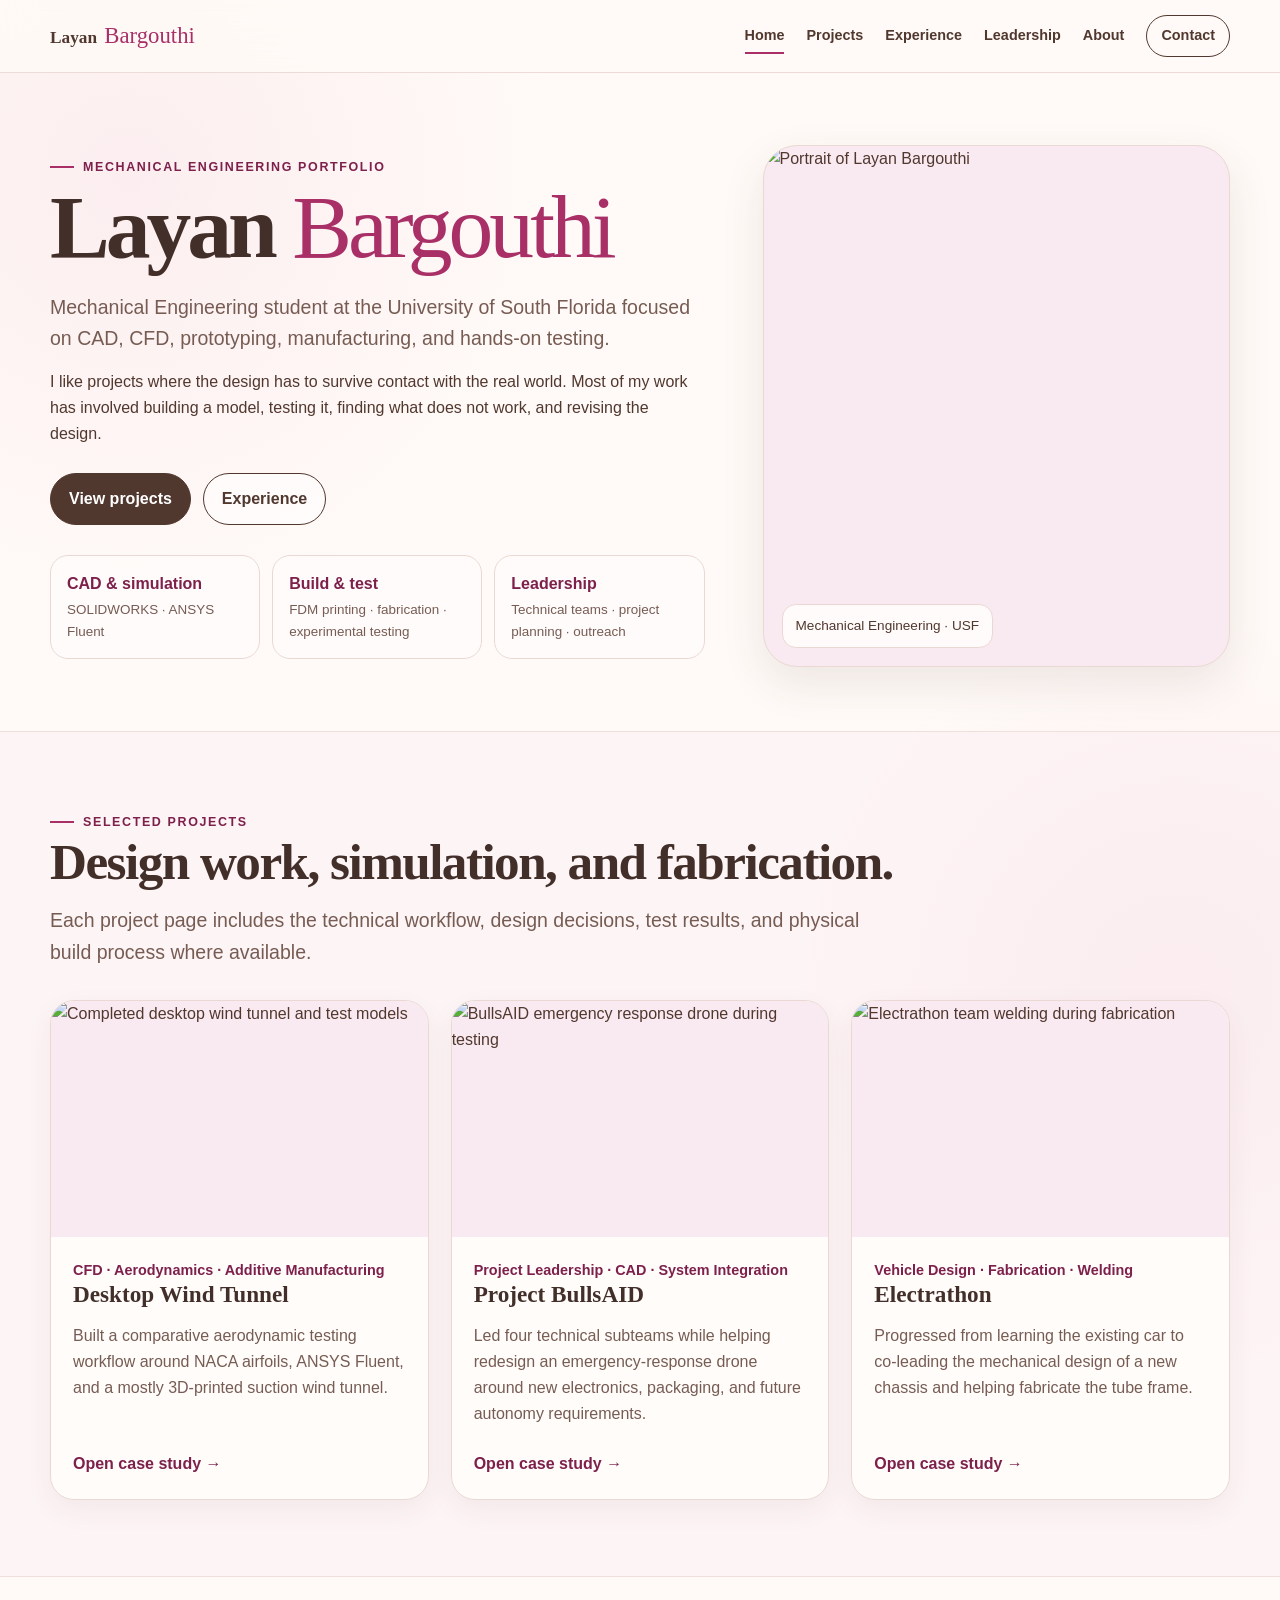
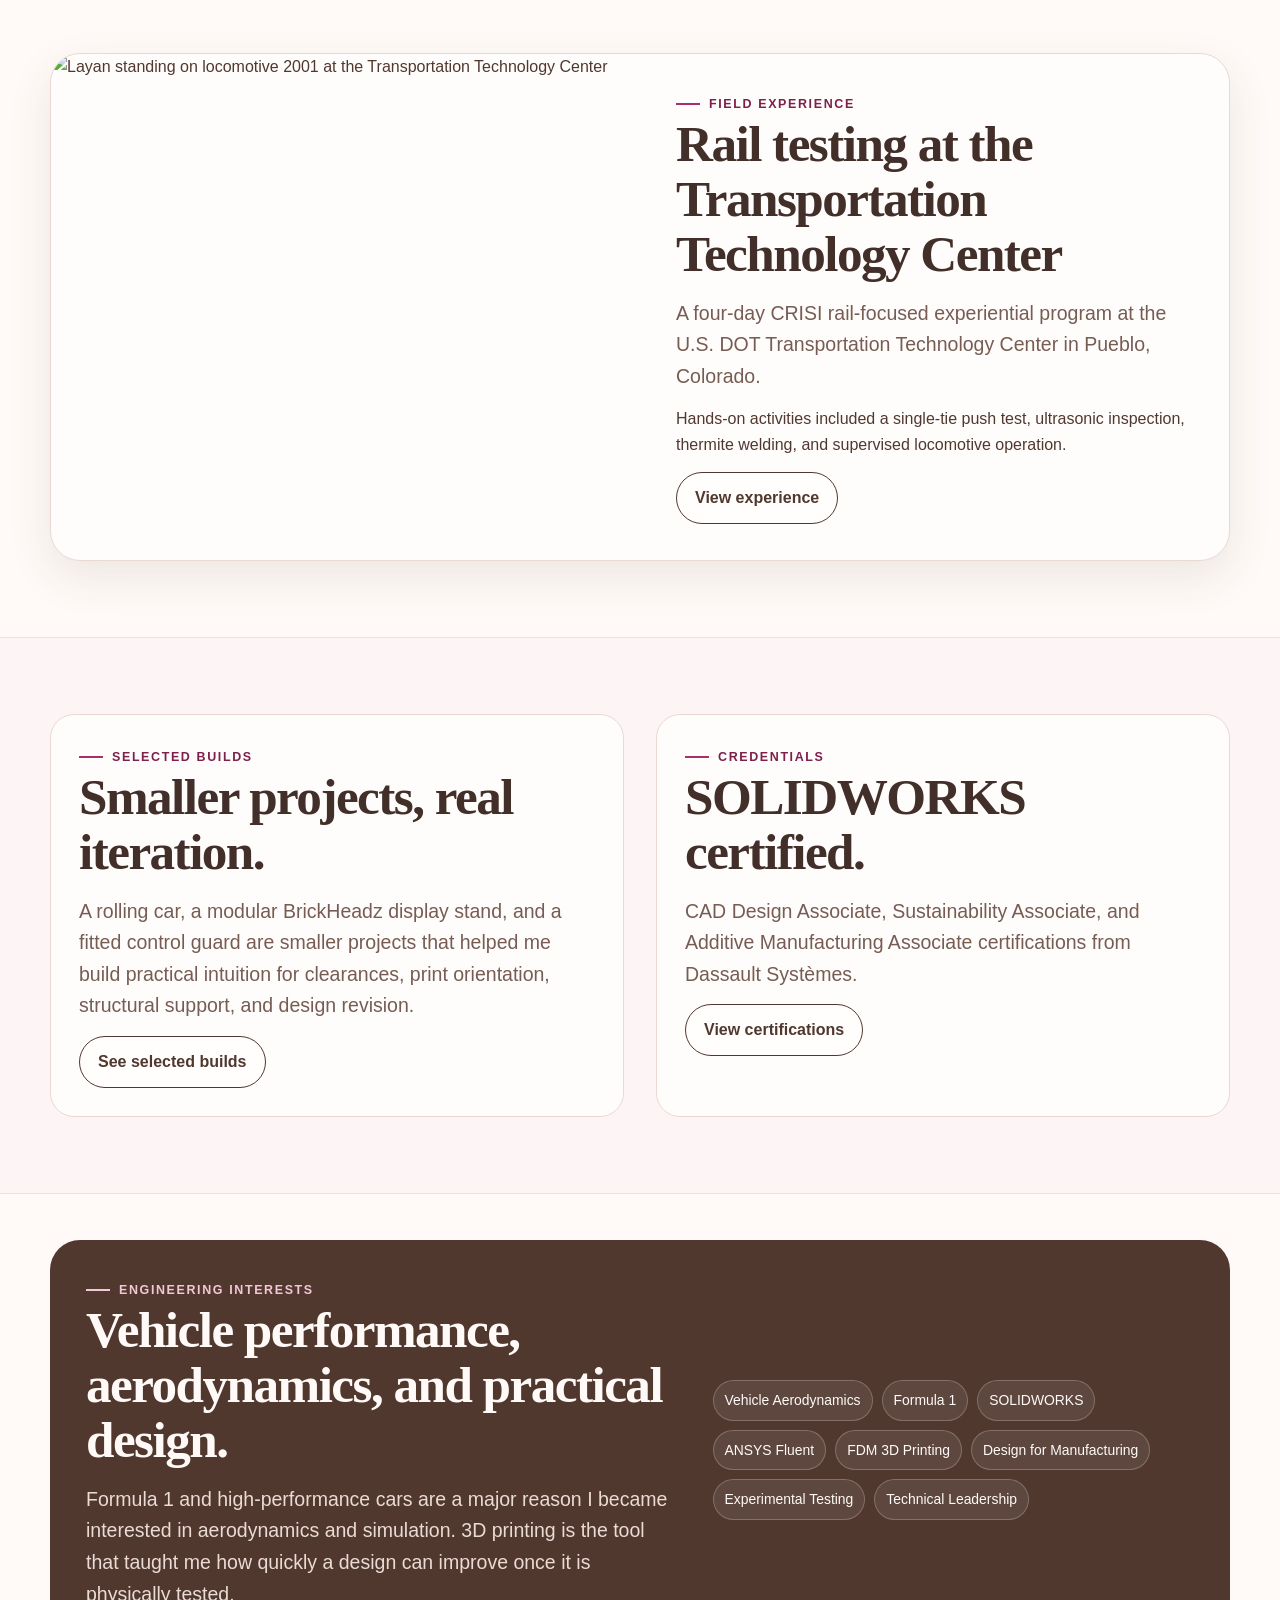
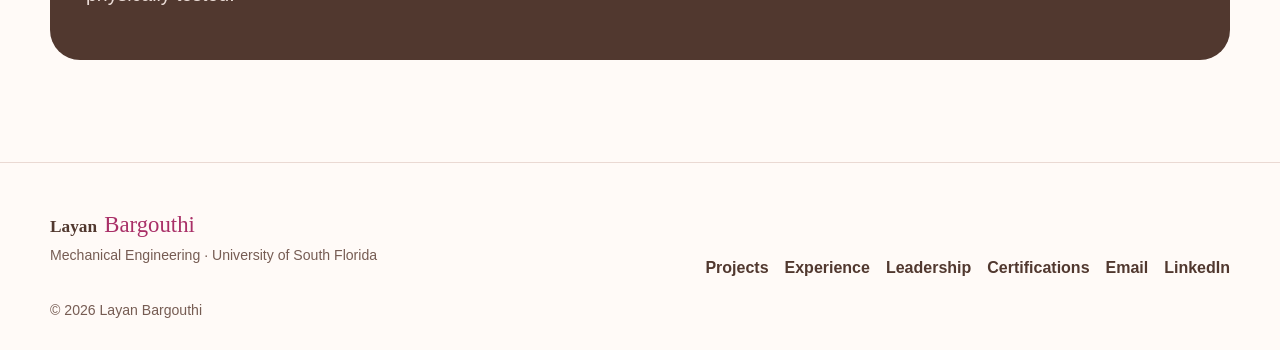
==== index.html @ 8f2fee23 "Add files via upload" ====
<!doctype html><html lang="en"><head><meta charset="utf-8"><meta name="viewport" content="width=device-width,initial-scale=1">
<meta name="description" content="Layan Bargouthi mechanical engineering portfolio">
<title>Home | Layan Bargouthi</title><link rel="stylesheet" href="styles.css"></head><body><header class="site-header"><div class="container nav">
<a class="brand" href="index.html">Layan <span class="signature">Bargouthi</span></a>
<button class="menu-btn" aria-label="Open navigation">☰</button>
<nav class="nav-links"><a href="index.html" class="active">Home</a><a href="projects.html" class="">Projects</a><a href="experience.html" class="">Experience</a><a href="leadership.html" class="">Leadership</a><a href="about.html" class="">About</a><a class="nav-cta" href="about.html#contact">Contact</a></nav>
</div></header><main>
<section class="hero"><div class="container hero-grid">
<div class="hero-copy">
<span class="eyebrow">Mechanical Engineering Portfolio</span>
<h1>Layan <span class="signature">Bargouthi</span></h1>
<p class="lead">Mechanical Engineering student at the University of South Florida focused on CAD, CFD, prototyping, manufacturing, and hands-on testing.</p>
<p>I like projects where the design has to survive contact with the real world. Most of my work has involved building a model, testing it, finding what does not work, and revising the design.</p>
<div class="hero-actions"><a class="btn primary" href="projects.html">View projects</a><a class="btn secondary" href="experience.html">Experience</a></div>
<div class="quick-grid">
<div class="quick"><strong>CAD & simulation</strong><span>SOLIDWORKS · ANSYS Fluent</span></div>
<div class="quick"><strong>Build & test</strong><span>FDM printing · fabrication · experimental testing</span></div>
<div class="quick"><strong>Leadership</strong><span>Technical teams · project planning · outreach</span></div>
</div></div>
<div class="hero-photo"><img src="assets/headshot.jpg" alt="Portrait of Layan Bargouthi"><div class="photo-label">Mechanical Engineering · USF</div></div>
</div></section>

<section class="section soft"><div class="container">
<span class="eyebrow">Selected projects</span><h2>Design work, simulation, and fabrication.</h2>
<p class="lead">Each project page includes the technical workflow, design decisions, test results, and physical build process where available.</p>
<div class="card-grid">
<article class="card"><div class="card-media"><img src="assets/wind-hero.jpg" alt="Completed desktop wind tunnel and test models"></div><div class="card-body"><span class="kicker">CFD · Aerodynamics · Additive Manufacturing</span><h3>Desktop Wind Tunnel</h3><p>Built a comparative aerodynamic testing workflow around NACA airfoils, ANSYS Fluent, and a mostly 3D-printed suction wind tunnel.</p><a class="card-link" href="project-wind-tunnel.html">Open case study →</a></div></article>
<article class="card"><div class="card-media"><img src="assets/bulls-hero.jpg" alt="BullsAID emergency response drone during testing"></div><div class="card-body"><span class="kicker">Project Leadership · CAD · System Integration</span><h3>Project BullsAID</h3><p>Led four technical subteams while helping redesign an emergency-response drone around new electronics, packaging, and future autonomy requirements.</p><a class="card-link" href="project-bullsaid.html">Open case study →</a></div></article>
<article class="card"><div class="card-media"><img src="assets/electrathon-hero.jpg" alt="Electrathon team welding during fabrication"></div><div class="card-body"><span class="kicker">Vehicle Design · Fabrication · Welding</span><h3>Electrathon</h3><p>Progressed from learning the existing car to co-leading the mechanical design of a new chassis and helping fabricate the tube frame.</p><a class="card-link" href="project-electrathon.html">Open case study →</a></div></article>
</div>
</div></section>

<section class="section"><div class="container wide-card">
<div class="media"><img src="assets/crisi-hero.jpg" alt="Layan standing on locomotive 2001 at the Transportation Technology Center"></div>
<div class="copy"><span class="eyebrow">Field experience</span><h2>Rail testing at the Transportation Technology Center</h2>
<p class="lead">A four-day CRISI rail-focused experiential program at the U.S. DOT Transportation Technology Center in Pueblo, Colorado.</p>
<p>Hands-on activities included a single-tie push test, ultrasonic inspection, thermite welding, and supervised locomotive operation.</p>
<a class="btn secondary" href="experience.html#crisi">View experience</a></div>
</div></section>


<section class="section soft"><div class="container split homepage-secondary">
<div><span class="eyebrow">Selected builds</span><h2>Smaller projects, real iteration.</h2><p class="lead">A rolling car, a modular BrickHeadz display stand, and a fitted control guard are smaller projects that helped me build practical intuition for clearances, print orientation, structural support, and design revision.</p><a class="btn secondary" href="projects.html#selected-builds">See selected builds</a></div>
<div><span class="eyebrow">Credentials</span><h2>SOLIDWORKS certified.</h2><p class="lead">CAD Design Associate, Sustainability Associate, and Additive Manufacturing Associate certifications from Dassault Systèmes.</p><a class="btn secondary" href="about.html#certifications">View certifications</a></div>
</div></section>

<section class="section tight"><div class="container feature-band">
<div><span class="eyebrow">Engineering interests</span><h2>Vehicle performance, aerodynamics, and practical design.</h2><p class="lead">Formula 1 and high-performance cars are a major reason I became interested in aerodynamics and simulation. 3D printing is the tool that taught me how quickly a design can improve once it is physically tested.</p></div>
<div class="pill-list"><span>Vehicle Aerodynamics</span><span>Formula 1</span><span>SOLIDWORKS</span><span>ANSYS Fluent</span><span>FDM 3D Printing</span><span>Design for Manufacturing</span><span>Experimental Testing</span><span>Technical Leadership</span></div>
</div></section>
</main><footer class="footer"><div class="container footer-grid">
<div><div class="brand">Layan <span class="signature">Bargouthi</span></div><p class="small">Mechanical Engineering · University of South Florida</p></div>
<div class="footer-links"><a href="projects.html">Projects</a><a href="experience.html">Experience</a><a href="leadership.html">Leadership</a><a href="about.html#certifications">Certifications</a><a href="mailto:layanbargouthi@gmail.com">Email</a><a href="https://www.linkedin.com/in/layanbargouthi/" target="_blank" rel="noopener">LinkedIn</a></div>
</div><div class="container small" style="margin-top:18px">© <span data-year></span> Layan Bargouthi</div></footer><script src="script.js"></script></body></html>
---- styles.css ----
:root{
  --bg:#fffaf7;
  --paper:#fffdfb;
  --paper-2:#fbf0f4;
  --pink:#f2c7d8;
  --pink-soft:#f9e9f0;
  --magenta:#a92f67;
  --magenta-dark:#7d204b;
  --brown:#51382f;
  --brown-2:#765c53;
  --line:#ead9d3;
  --sage:#dfe8de;
  --shadow:0 16px 44px rgba(81,56,47,.10);
  --radius:24px;
}
*{box-sizing:border-box}
html{scroll-behavior:smooth}
body{
  margin:0;
  color:var(--brown);
  background:
    radial-gradient(circle at 10% 5%, rgba(242,199,216,.24), transparent 27rem),
    radial-gradient(circle at 92% 28%, rgba(169,47,103,.06), transparent 24rem),
    var(--bg);
  font-family:"Segoe UI",Arial,sans-serif;
  line-height:1.62;
}
img{max-width:100%;display:block}
a{color:inherit;text-decoration:none}
button{font:inherit}
::selection{background:var(--pink);color:var(--brown)}
.container{width:min(1180px,calc(100% - 40px));margin:auto}
.section{padding:76px 0}
.section.tight{padding:46px 0}
.section.soft{background:rgba(249,233,240,.42);border-block:1px solid rgba(234,217,211,.7)}
.eyebrow{font-size:.78rem;letter-spacing:.13em;text-transform:uppercase;font-weight:800;color:var(--magenta-dark)}
.eyebrow:before{content:"";display:inline-block;width:24px;height:2px;margin:0 9px 3px 0;background:var(--magenta)}
h1,h2,h3,h4{font-family:Georgia,"Times New Roman",serif;line-height:1.08;margin:0 0 16px;color:#422f29}
h1{font-size:clamp(3rem,7vw,6.5rem);letter-spacing:-.045em}
h2{font-size:clamp(2rem,4vw,3.8rem);letter-spacing:-.03em}
h3{font-size:1.45rem}
h4{font-size:1.08rem}
p{margin:0 0 14px}
.lead{font-size:clamp(1.05rem,1.8vw,1.22rem);color:var(--brown-2);max-width:820px}
.signature{font-family:"Segoe Script","Brush Script MT",cursive;color:var(--magenta);font-weight:400}
.muted{color:var(--brown-2)}
.kicker{font-weight:800;color:var(--magenta-dark);font-size:.9rem}
.small{font-size:.88rem;color:var(--brown-2)}
code{font-family:Consolas,monospace;background:var(--pink-soft);padding:.1em .35em;border-radius:6px}
hr{border:0;border-top:1px solid var(--line);margin:34px 0}

.site-header{position:sticky;top:0;z-index:60;background:rgba(255,250,247,.92);backdrop-filter:blur(16px);border-bottom:1px solid rgba(234,217,211,.9)}
.nav{height:72px;display:flex;align-items:center;justify-content:space-between;gap:22px}
.brand{font-family:Georgia,"Times New Roman",serif;font-weight:700;font-size:1.08rem;white-space:nowrap}
.brand .signature{font-size:1.42rem;margin-left:3px}
.nav-links{display:flex;gap:22px;align-items:center;font-weight:700;font-size:.9rem}
.nav-links a{padding:8px 0;position:relative}
.nav-links a:after{content:"";position:absolute;height:2px;left:0;right:100%;bottom:2px;background:var(--magenta);transition:.2s ease}
.nav-links a:hover:after,.nav-links a.active:after{right:0}
.nav-cta{border:1px solid var(--brown);padding:8px 14px!important;border-radius:999px}
.nav-cta:after{display:none}
.menu-btn{display:none;border:0;background:transparent;font-size:1.35rem;color:var(--brown)}

.hero{padding:72px 0 64px}
.hero-grid{display:grid;grid-template-columns:1.05fr .75fr;gap:58px;align-items:center}
.hero h1{font-size:clamp(3.5rem,7vw,6.6rem);max-width:780px}
.hero-copy .lead{max-width:720px}
.hero-actions{display:flex;gap:12px;flex-wrap:wrap;margin-top:26px}
.btn{display:inline-flex;align-items:center;justify-content:center;gap:8px;padding:12px 18px;border-radius:999px;border:1px solid var(--brown);font-weight:800;transition:.2s ease}
.btn.primary{background:var(--brown);color:#fff}
.btn.secondary{background:rgba(255,255,255,.55)}
.btn:hover{transform:translateY(-2px);box-shadow:0 8px 20px rgba(81,56,47,.12)}
.hero-photo{border-radius:34px;overflow:hidden;box-shadow:var(--shadow);border:1px solid var(--line);background:var(--pink-soft);position:relative;min-height:520px}
.hero-photo img{width:100%;height:100%;min-height:520px;object-fit:cover;object-position:center 34%}
.hero-photo .photo-label{position:absolute;left:18px;bottom:18px;background:rgba(255,253,251,.90);backdrop-filter:blur(8px);padding:10px 13px;border-radius:14px;border:1px solid var(--line);font-size:.85rem}
.quick-grid{display:grid;grid-template-columns:repeat(3,1fr);gap:12px;margin-top:30px}
.quick{background:rgba(255,253,251,.72);border:1px solid var(--line);padding:15px 16px;border-radius:18px}
.quick strong{display:block;font-size:1rem;color:var(--magenta-dark)}
.quick span{display:block;font-size:.84rem;color:var(--brown-2);margin-top:3px}

.card-grid{display:grid;grid-template-columns:repeat(3,1fr);gap:22px;margin-top:32px}
.card{background:rgba(255,253,251,.92);border:1px solid var(--line);border-radius:var(--radius);overflow:hidden;box-shadow:0 10px 28px rgba(81,56,47,.06);transition:.22s ease;display:flex;flex-direction:column}
.card:hover{transform:translateY(-4px);box-shadow:var(--shadow)}
.card-media{aspect-ratio:16/10;overflow:hidden;background:var(--pink-soft)}
.card-media img{width:100%;height:100%;object-fit:cover}
.card-body{padding:22px;display:flex;flex-direction:column;flex:1}
.card-body p{color:var(--brown-2)}
.card-link{margin-top:auto;padding-top:10px;font-weight:800;color:var(--magenta-dark)}
.tag-row,.project-meta{display:flex;gap:8px;flex-wrap:wrap}
.tag{font-size:.76rem;font-weight:800;padding:6px 10px;background:var(--pink-soft);color:var(--magenta-dark);border:1px solid #efccd9;border-radius:999px}
.project-meta{margin:18px 0 0}
.wide-card{display:grid;grid-template-columns:1fr 1fr;overflow:hidden;border:1px solid var(--line);border-radius:30px;background:var(--paper);box-shadow:var(--shadow)}
.wide-card .media{min-height:360px}
.wide-card .media img{width:100%;height:100%;object-fit:cover}
.wide-card .copy{padding:36px}

.feature-band{background:var(--brown);color:#fffaf7;border-radius:30px;padding:36px;display:grid;grid-template-columns:1.1fr .9fr;gap:38px;align-items:center}
.feature-band h2{color:#fffaf7}
.feature-band .lead{color:#eadbd5}
.feature-band .eyebrow{color:var(--pink)}
.feature-band .eyebrow:before{background:var(--pink)}
.pill-list{display:flex;gap:9px;flex-wrap:wrap}
.pill-list span{font-size:.87rem;padding:8px 11px;border-radius:999px;border:1px solid rgba(255,255,255,.22);background:rgba(255,255,255,.08)}

.project-hero{padding:62px 0 28px}
.project-hero h1{font-size:clamp(3rem,6.5vw,6rem)}
.project-layout{display:grid;grid-template-columns:minmax(0,1fr) 300px;gap:42px;align-items:start}
.project-main{min-width:0}
.project-aside{position:sticky;top:96px;background:rgba(255,253,251,.92);border:1px solid var(--line);border-radius:22px;padding:20px}
.project-aside h3{margin-bottom:10px}
.project-aside ul{list-style:none;margin:0;padding:0}
.project-aside li{padding:10px 0;border-bottom:1px solid var(--line)}
.project-aside li:last-child{border-bottom:0}
.project-aside small{display:block;font-size:.7rem;text-transform:uppercase;letter-spacing:.09em;font-weight:800;color:var(--brown-2)}
.project-aside strong{display:block;margin-top:2px}
.project-aside .mini-links{display:grid;gap:7px;margin-top:16px}
.project-aside .mini-links a{font-size:.85rem;color:var(--magenta-dark);font-weight:800}
.hero-image{border-radius:28px;overflow:hidden;margin:12px 0 42px;border:1px solid var(--line);box-shadow:var(--shadow);background:#eee}
.hero-image img{width:100%;height:auto;max-height:650px;object-fit:cover}
.hero-image.tall img{max-height:760px}
.caption{font-size:.82rem;color:var(--brown-2);margin-top:8px}
.content-block{margin:0 0 46px}
.content-block h2{font-size:clamp(1.9rem,3.5vw,3rem)}
.content-block h3{margin-top:24px}
.bullets{margin:12px 0 0;padding-left:20px}
.bullets li{margin:7px 0}
.callout{padding:22px 24px;background:var(--pink-soft);border-left:4px solid var(--magenta);border-radius:0 18px 18px 0;margin:22px 0}
.metric-grid{display:grid;grid-template-columns:repeat(3,1fr);gap:12px;margin:22px 0}
.metric{border:1px solid var(--line);background:var(--paper);border-radius:18px;padding:17px}
.metric strong{display:block;font-size:1.25rem;color:var(--magenta-dark)}
.metric span{font-size:.82rem;color:var(--brown-2)}
.gallery{display:grid;grid-template-columns:repeat(2,1fr);gap:16px;margin:24px 0}
.gallery.three{grid-template-columns:repeat(3,1fr)}
.figure{margin:0}
.figure button{all:unset;display:block;width:100%;cursor:zoom-in}
.figure img{width:100%;height:300px;object-fit:cover;border-radius:20px;border:1px solid var(--line);background:#eee}
.figure.contain img{object-fit:contain;background:#fff}
.figure.tall img{height:420px}
.figure figcaption{font-size:.82rem;color:var(--brown-2);margin-top:7px}
.results-table{width:100%;border-collapse:collapse;margin:20px 0;background:var(--paper);border:1px solid var(--line);border-radius:18px;overflow:hidden;display:table}
.results-table th,.results-table td{padding:11px 13px;border-bottom:1px solid var(--line);text-align:left}
.results-table th{background:var(--pink-soft);color:var(--magenta-dark)}
.results-table tr:last-child td{border-bottom:0}
.steps{counter-reset:step;display:grid;gap:12px;margin:18px 0}
.step{display:grid;grid-template-columns:42px 1fr;gap:12px;align-items:start;background:var(--paper);border:1px solid var(--line);padding:14px;border-radius:16px}
.step:before{counter-increment:step;content:counter(step);width:32px;height:32px;display:grid;place-items:center;border-radius:50%;background:var(--magenta);color:#fff;font-weight:800}
.note{font-size:.88rem;color:var(--brown-2);padding:14px 16px;border:1px dashed #d8babf;border-radius:14px;background:rgba(255,255,255,.45)}

.split{display:grid;grid-template-columns:1fr 1fr;gap:32px;align-items:start}
.photo-stack{display:grid;grid-template-columns:1fr 1fr;gap:12px}
.photo-stack img{width:100%;height:300px;object-fit:cover;border-radius:20px;border:1px solid var(--line)}
.photo-stack img:first-child{grid-column:1/-1;height:360px}
.timeline{display:grid;gap:16px;margin-top:22px}
.timeline-item{display:grid;grid-template-columns:140px 1fr;gap:20px}
.timeline-date{font-weight:900;color:var(--magenta-dark)}
.timeline-content{padding:0 0 18px 18px;border-left:2px solid var(--pink)}

.text-cards{display:grid;grid-template-columns:repeat(3,1fr);gap:16px;margin-top:26px}
.text-card{padding:22px;background:var(--paper);border:1px solid var(--line);border-radius:20px}
.text-card p{color:var(--brown-2)}

.newsletter-spread{display:grid;grid-template-columns:1fr 1fr;gap:16px;align-items:start}
.newsletter-spread img{width:100%;border:1px solid var(--line);border-radius:18px;box-shadow:0 10px 26px rgba(81,56,47,.08)}

.contact-box{background:var(--brown);color:#fffaf7;border-radius:30px;padding:34px}
.contact-box h2{color:#fffaf7}
.contact-box a{color:var(--pink);font-weight:800}

.footer{padding:44px 0 28px;border-top:1px solid var(--line);margin-top:56px}
.footer-grid{display:flex;justify-content:space-between;align-items:flex-end;gap:28px}
.footer-links{display:flex;gap:16px;flex-wrap:wrap;font-weight:700}

.lightbox{position:fixed;inset:0;z-index:200;background:rgba(35,24,20,.92);display:none;align-items:center;justify-content:center;padding:34px}
.lightbox.open{display:flex}
.lightbox img{max-width:min(1200px,92vw);max-height:85vh;border-radius:18px;box-shadow:0 24px 80px rgba(0,0,0,.4)}
.lightbox-close{position:absolute;right:24px;top:18px;border:0;background:rgba(255,255,255,.12);color:white;width:42px;height:42px;border-radius:50%;font-size:1.5rem;cursor:pointer}

@media(max-width:950px){
  .hero-grid,.project-layout,.split,.feature-band,.wide-card{grid-template-columns:1fr}
  .project-aside{position:static}
  .card-grid{grid-template-columns:repeat(2,1fr)}
  .gallery.three{grid-template-columns:repeat(2,1fr)}
  .hero-photo{min-height:420px}
  .hero-photo img{min-height:420px}
}
@media(max-width:700px){
  .container{width:min(100% - 26px,1180px)}
  .nav-links{display:none;position:absolute;top:72px;left:13px;right:13px;flex-direction:column;align-items:flex-start;background:var(--paper);border:1px solid var(--line);border-radius:18px;padding:16px;box-shadow:var(--shadow)}
  .nav-links.open{display:flex}
  .menu-btn{display:block}
  .hero{padding-top:48px}
  .hero-photo,.hero-photo img{min-height:360px}
  .quick-grid,.card-grid,.gallery,.gallery.three,.metric-grid,.text-cards,.newsletter-spread{grid-template-columns:1fr}
  .figure img,.figure.tall img{height:auto;max-height:520px}
  .timeline-item{grid-template-columns:1fr;gap:4px}
  .timeline-content{border-left:0;padding-left:0}
  .section{padding:56px 0}
  .footer-grid{flex-direction:column;align-items:flex-start}
}

/* Final portfolio additions */
.contain-media{background:#fff}
.contain-media img{object-fit:contain;padding:10px}
.personal-build-grid .card-media{aspect-ratio:4/3}
.personal-hero img{object-fit:contain;background:#fff;max-height:720px}
.cert-grid{display:grid;grid-template-columns:repeat(3,1fr);gap:18px;margin-top:30px}
.cert-card{background:var(--paper);border:1px solid var(--line);border-radius:22px;overflow:hidden;box-shadow:0 10px 28px rgba(81,56,47,.06)}
.cert-image-button{all:unset;display:block;width:100%;cursor:zoom-in;background:#fff}
.cert-card img{width:100%;aspect-ratio:1.42/1;object-fit:contain;background:#fff}
.cert-copy{padding:18px 20px 20px}
.cert-copy h3{margin:5px 0 9px}
.cert-copy p{margin-bottom:5px}
.credential-id{font-family:Consolas,monospace;font-size:.78rem;color:var(--brown-2);word-break:break-word}
.contact-intro{max-width:720px;color:#eadbd5}
.contact-links{display:grid;grid-template-columns:repeat(3,1fr);gap:12px;margin-top:24px}
.contact-links a{display:block;padding:16px;border-radius:16px;border:1px solid rgba(255,255,255,.18);background:rgba(255,255,255,.07);transition:.2s ease}
.contact-links a:hover{transform:translateY(-2px);background:rgba(255,255,255,.11)}
.contact-links span{display:block;font-size:.72rem;text-transform:uppercase;letter-spacing:.11em;color:#eadbd5;font-weight:800;margin-bottom:4px}
.contact-links strong{color:#fffaf7;display:block;overflow-wrap:anywhere}
.homepage-secondary{align-items:stretch}
.homepage-secondary>div{background:var(--paper);border:1px solid var(--line);border-radius:24px;padding:28px}
@media(max-width:950px){.cert-grid{grid-template-columns:1fr 1fr}.contact-links{grid-template-columns:1fr}}
@media(max-width:700px){.cert-grid{grid-template-columns:1fr}}
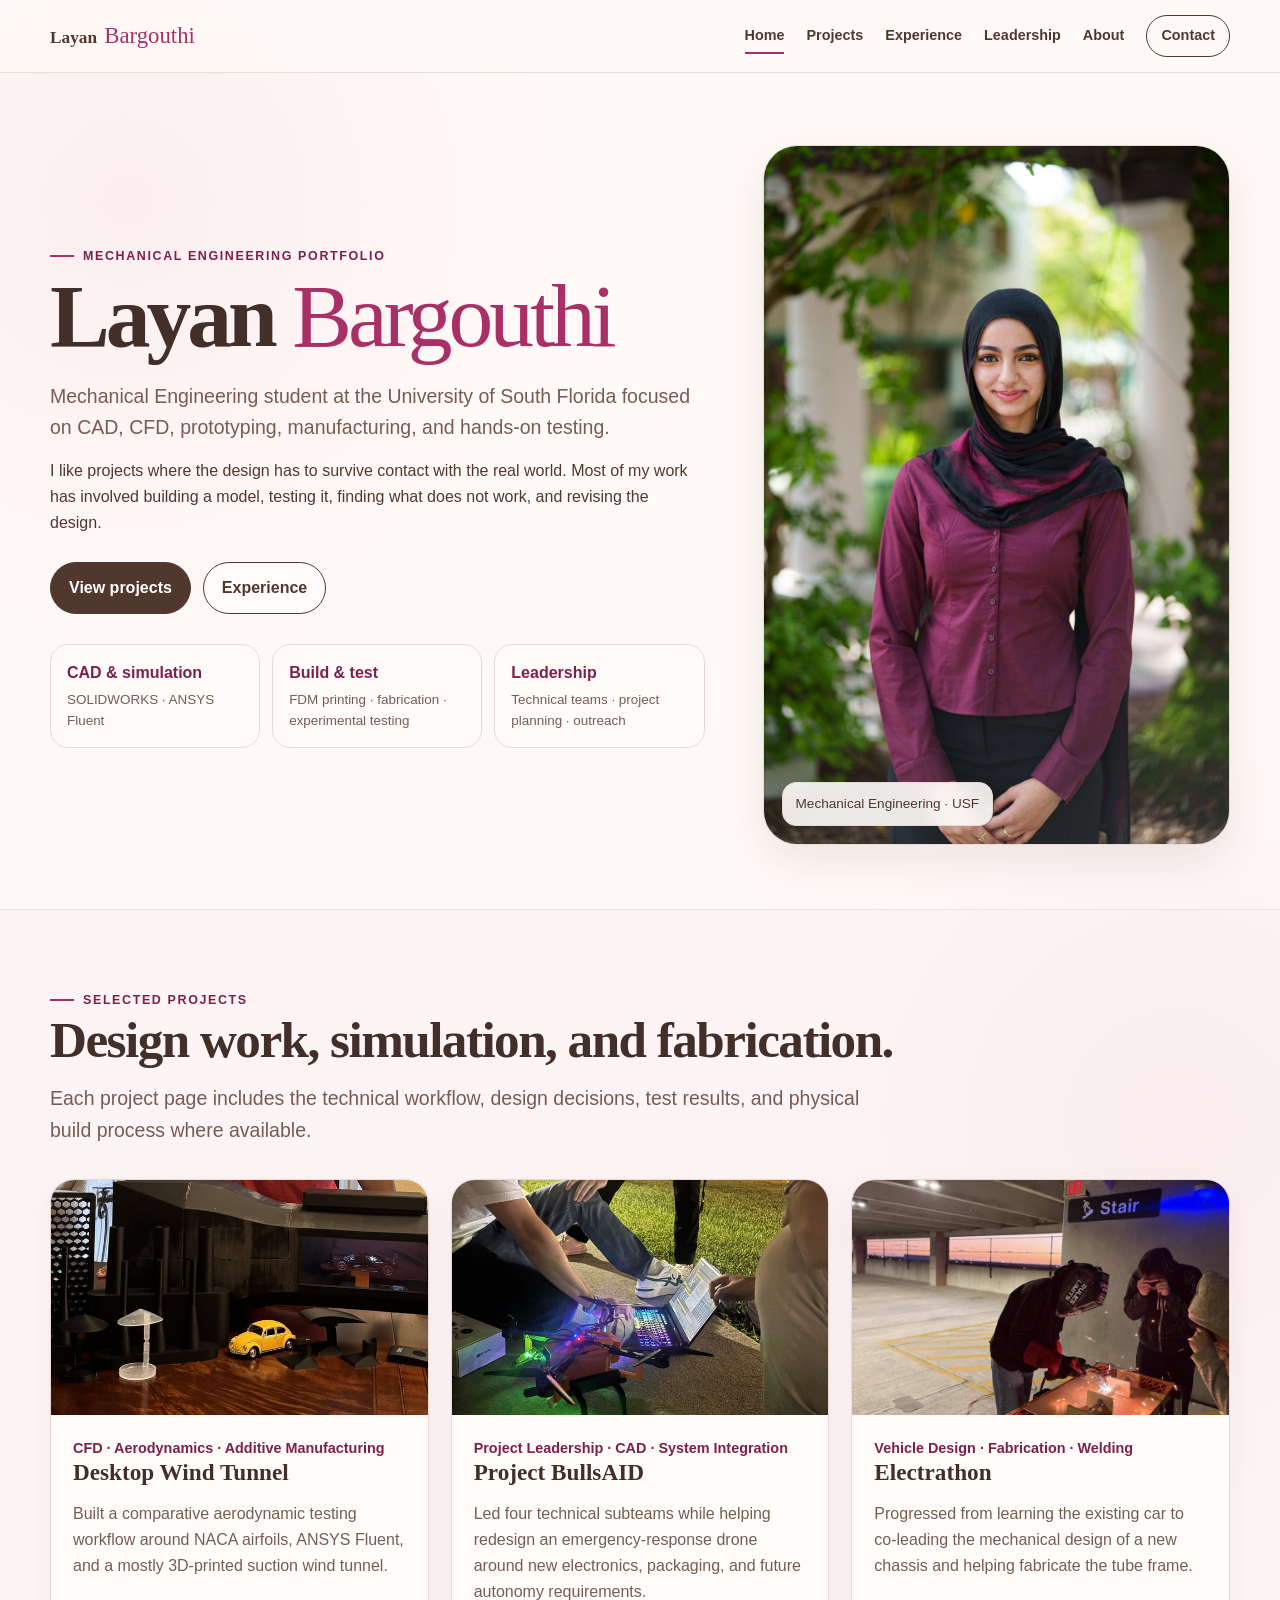
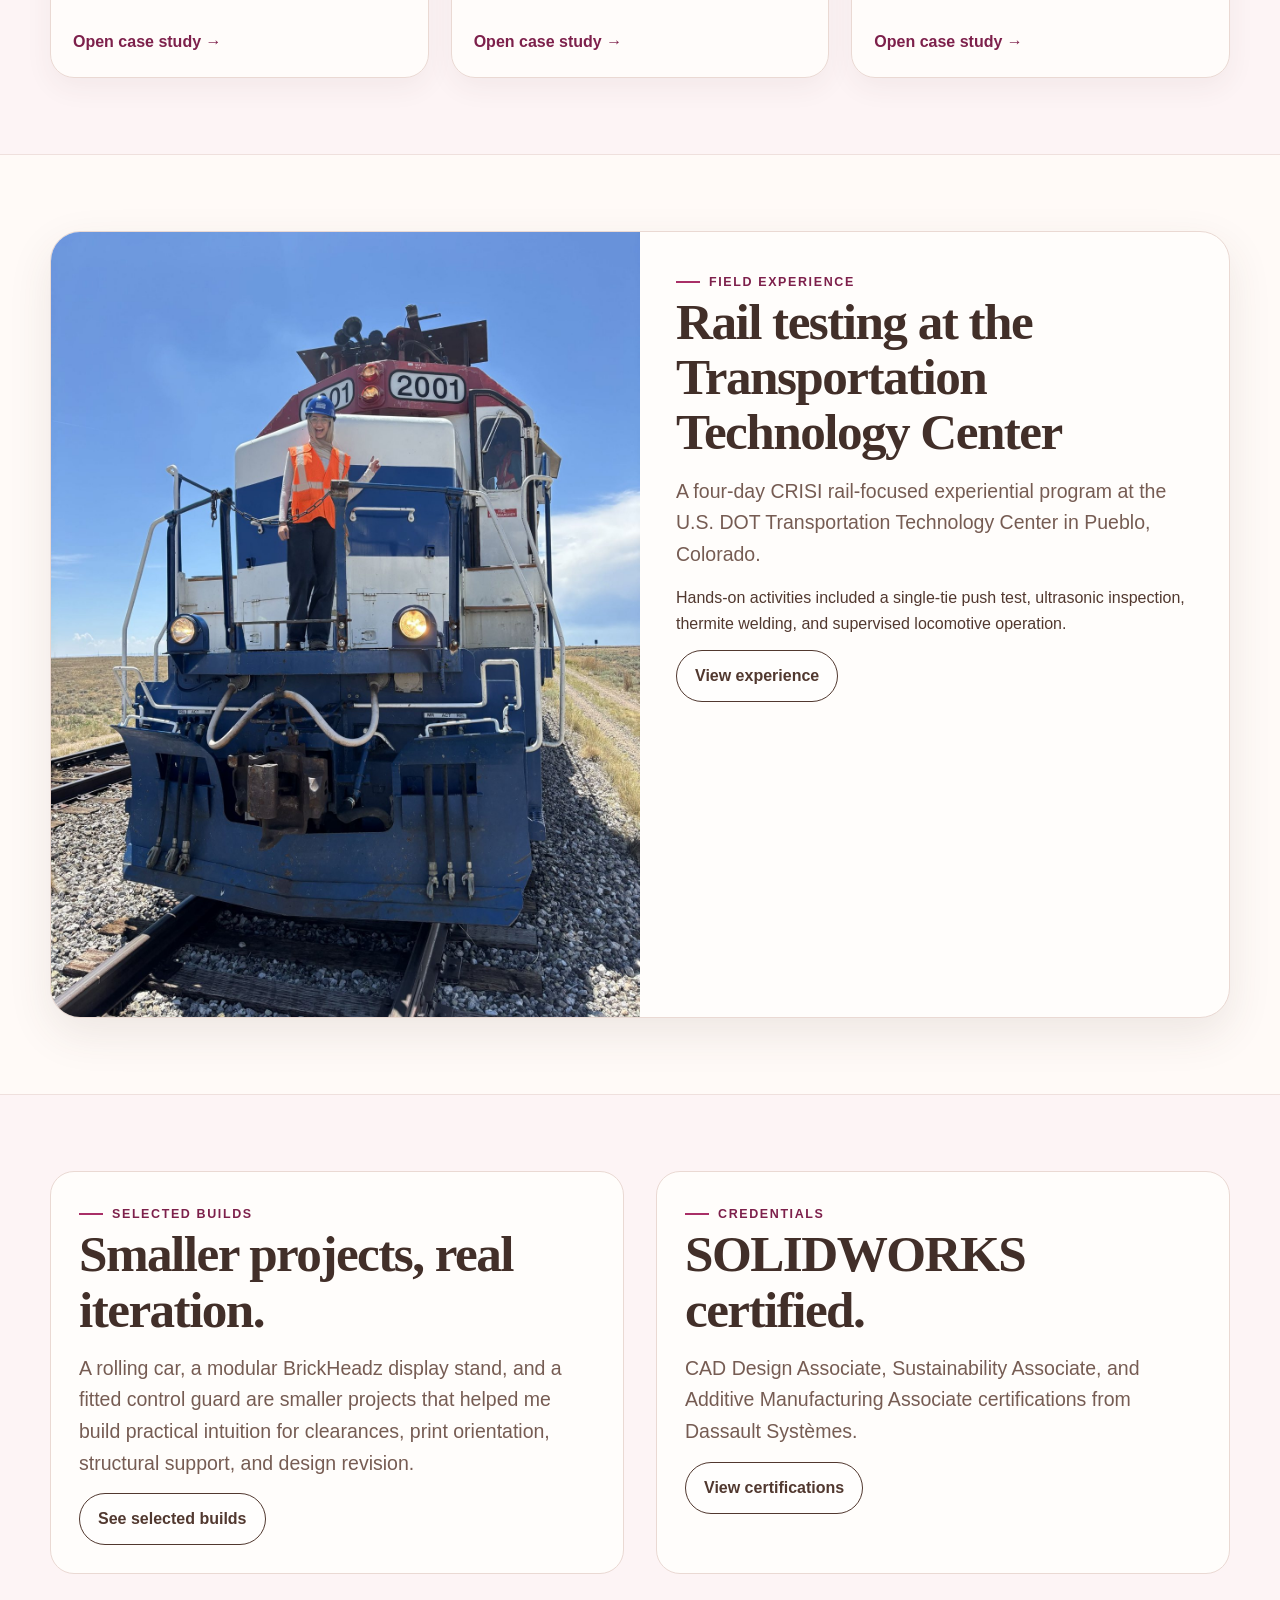
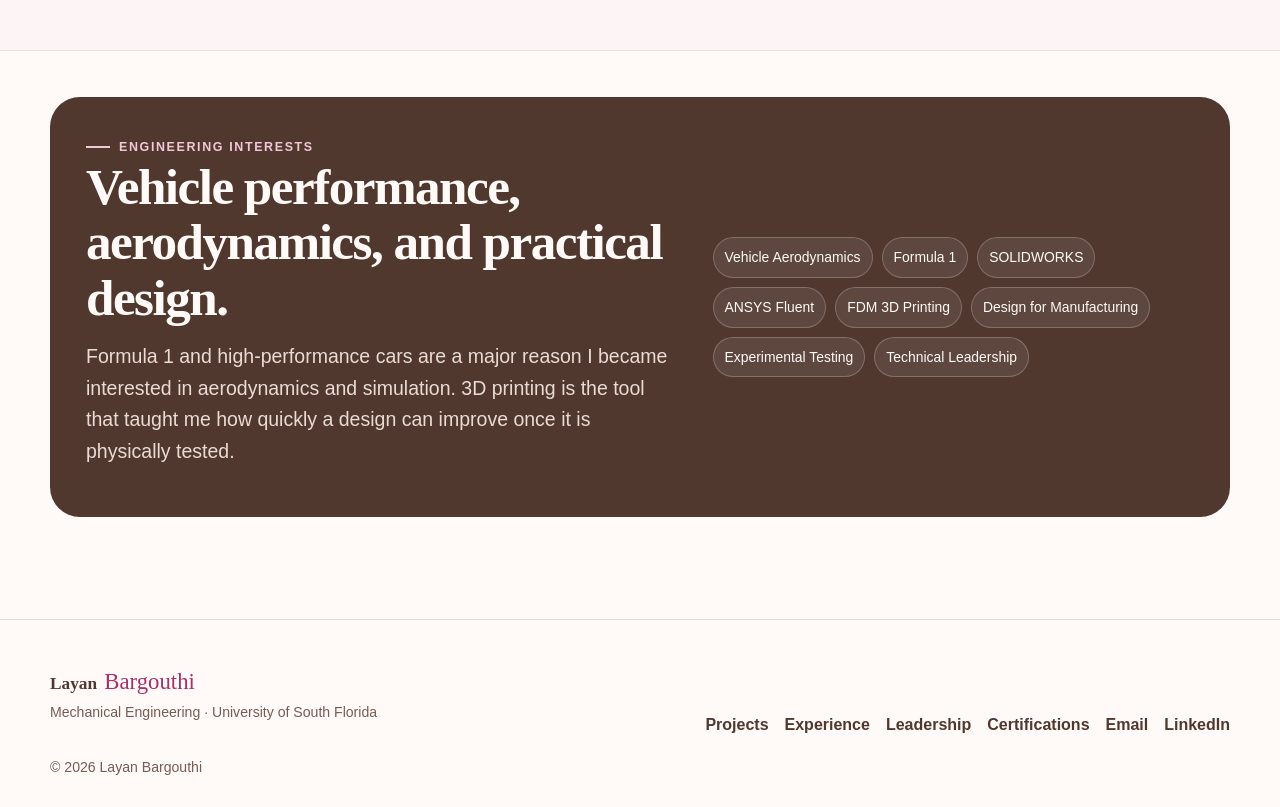
==== commit afdec9dc: "fix image paths" ====
--- a/index.html
+++ b/index.html
@@ -17,21 +17,21 @@
 <div class="quick"><strong>Build & test</strong><span>FDM printing · fabrication · experimental testing</span></div>
 <div class="quick"><strong>Leadership</strong><span>Technical teams · project planning · outreach</span></div>
 </div></div>
-<div class="hero-photo"><img src="assets/headshot.jpg" alt="Portrait of Layan Bargouthi"><div class="photo-label">Mechanical Engineering · USF</div></div>
+<div class="hero-photo"><img src="headshot.jpg" alt="Portrait of Layan Bargouthi"><div class="photo-label">Mechanical Engineering · USF</div></div>
 </div></section>
 
 <section class="section soft"><div class="container">
 <span class="eyebrow">Selected projects</span><h2>Design work, simulation, and fabrication.</h2>
 <p class="lead">Each project page includes the technical workflow, design decisions, test results, and physical build process where available.</p>
 <div class="card-grid">
-<article class="card"><div class="card-media"><img src="assets/wind-hero.jpg" alt="Completed desktop wind tunnel and test models"></div><div class="card-body"><span class="kicker">CFD · Aerodynamics · Additive Manufacturing</span><h3>Desktop Wind Tunnel</h3><p>Built a comparative aerodynamic testing workflow around NACA airfoils, ANSYS Fluent, and a mostly 3D-printed suction wind tunnel.</p><a class="card-link" href="project-wind-tunnel.html">Open case study →</a></div></article>
-<article class="card"><div class="card-media"><img src="assets/bulls-hero.jpg" alt="BullsAID emergency response drone during testing"></div><div class="card-body"><span class="kicker">Project Leadership · CAD · System Integration</span><h3>Project BullsAID</h3><p>Led four technical subteams while helping redesign an emergency-response drone around new electronics, packaging, and future autonomy requirements.</p><a class="card-link" href="project-bullsaid.html">Open case study →</a></div></article>
-<article class="card"><div class="card-media"><img src="assets/electrathon-hero.jpg" alt="Electrathon team welding during fabrication"></div><div class="card-body"><span class="kicker">Vehicle Design · Fabrication · Welding</span><h3>Electrathon</h3><p>Progressed from learning the existing car to co-leading the mechanical design of a new chassis and helping fabricate the tube frame.</p><a class="card-link" href="project-electrathon.html">Open case study →</a></div></article>
+<article class="card"><div class="card-media"><img src="wind-hero.jpg" alt="Completed desktop wind tunnel and test models"></div><div class="card-body"><span class="kicker">CFD · Aerodynamics · Additive Manufacturing</span><h3>Desktop Wind Tunnel</h3><p>Built a comparative aerodynamic testing workflow around NACA airfoils, ANSYS Fluent, and a mostly 3D-printed suction wind tunnel.</p><a class="card-link" href="project-wind-tunnel.html">Open case study →</a></div></article>
+<article class="card"><div class="card-media"><img src="bulls-hero.jpg" alt="BullsAID emergency response drone during testing"></div><div class="card-body"><span class="kicker">Project Leadership · CAD · System Integration</span><h3>Project BullsAID</h3><p>Led four technical subteams while helping redesign an emergency-response drone around new electronics, packaging, and future autonomy requirements.</p><a class="card-link" href="project-bullsaid.html">Open case study →</a></div></article>
+<article class="card"><div class="card-media"><img src="electrathon-hero.jpg" alt="Electrathon team welding during fabrication"></div><div class="card-body"><span class="kicker">Vehicle Design · Fabrication · Welding</span><h3>Electrathon</h3><p>Progressed from learning the existing car to co-leading the mechanical design of a new chassis and helping fabricate the tube frame.</p><a class="card-link" href="project-electrathon.html">Open case study →</a></div></article>
 </div>
 </div></section>
 
 <section class="section"><div class="container wide-card">
-<div class="media"><img src="assets/crisi-hero.jpg" alt="Layan standing on locomotive 2001 at the Transportation Technology Center"></div>
+<div class="media"><img src="crisi-hero.jpg" alt="Layan standing on locomotive 2001 at the Transportation Technology Center"></div>
 <div class="copy"><span class="eyebrow">Field experience</span><h2>Rail testing at the Transportation Technology Center</h2>
 <p class="lead">A four-day CRISI rail-focused experiential program at the U.S. DOT Transportation Technology Center in Pueblo, Colorado.</p>
 <p>Hands-on activities included a single-tie push test, ultrasonic inspection, thermite welding, and supervised locomotive operation.</p>
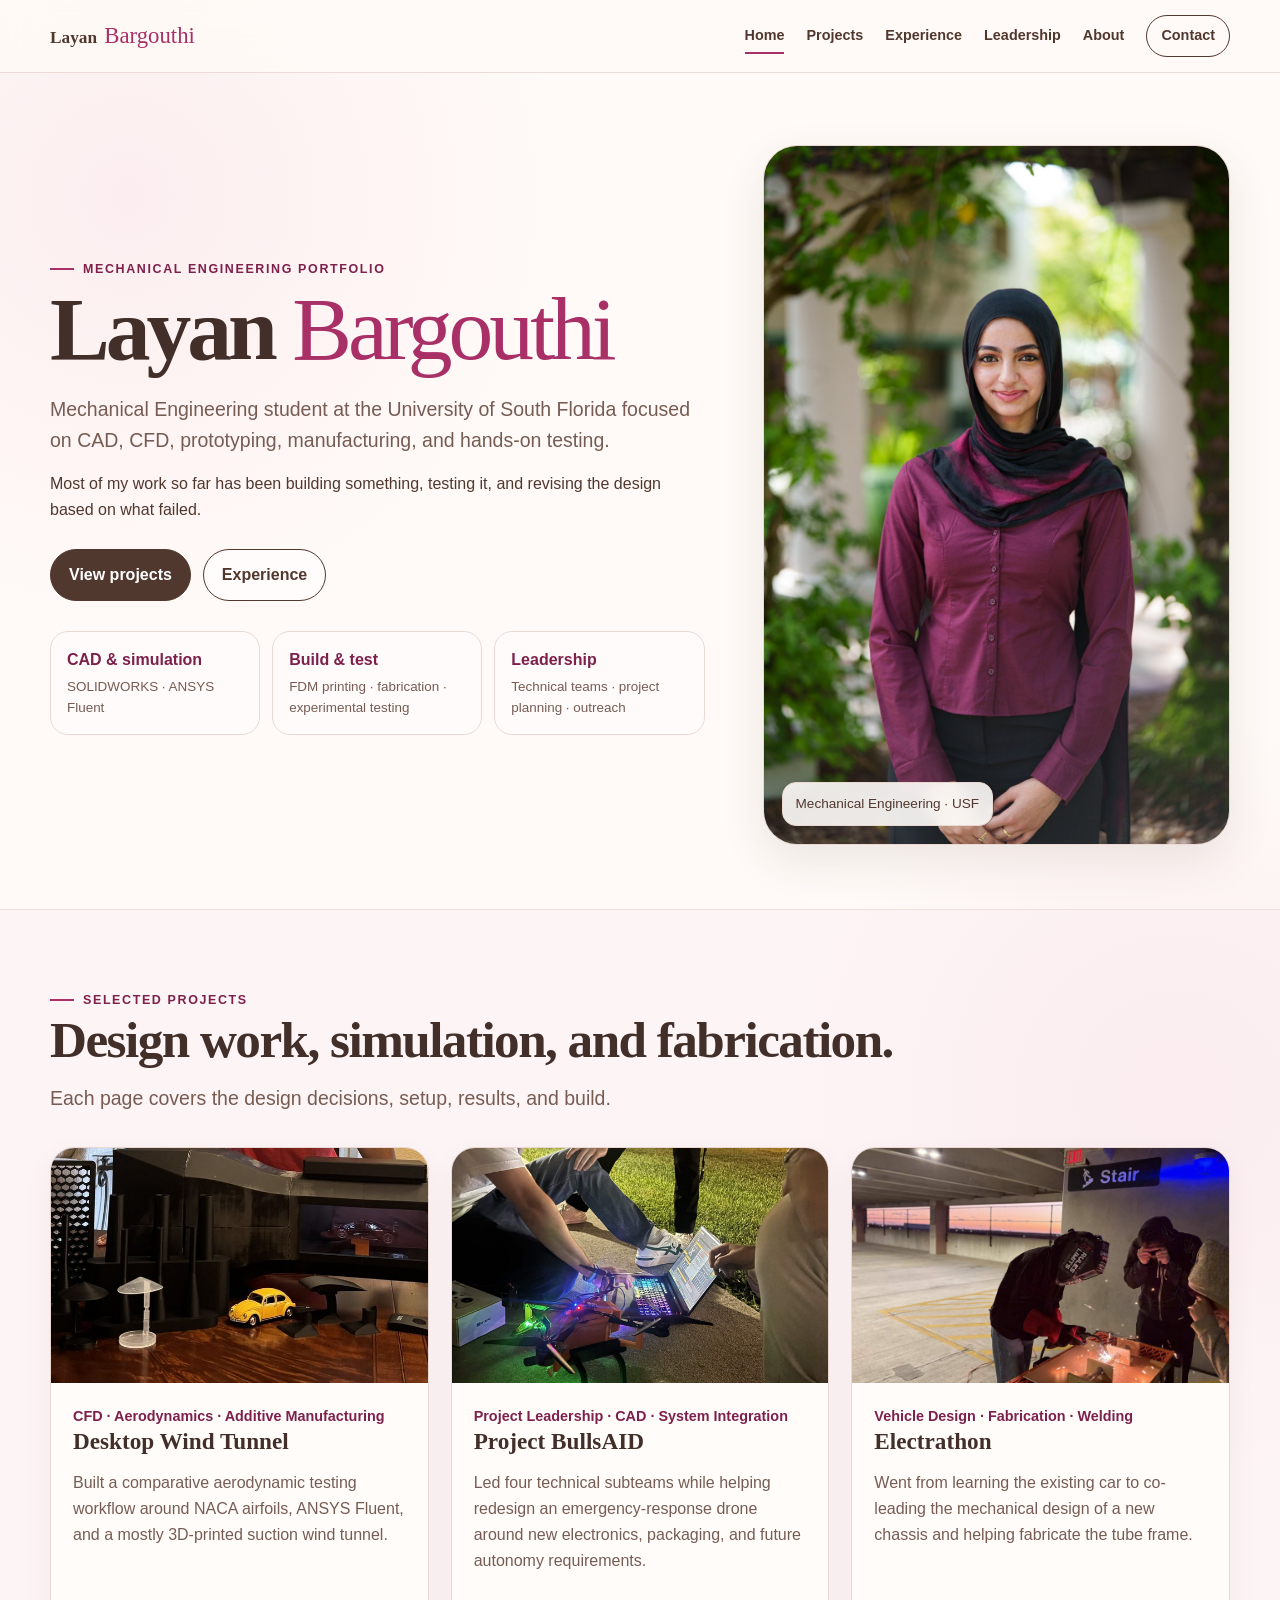
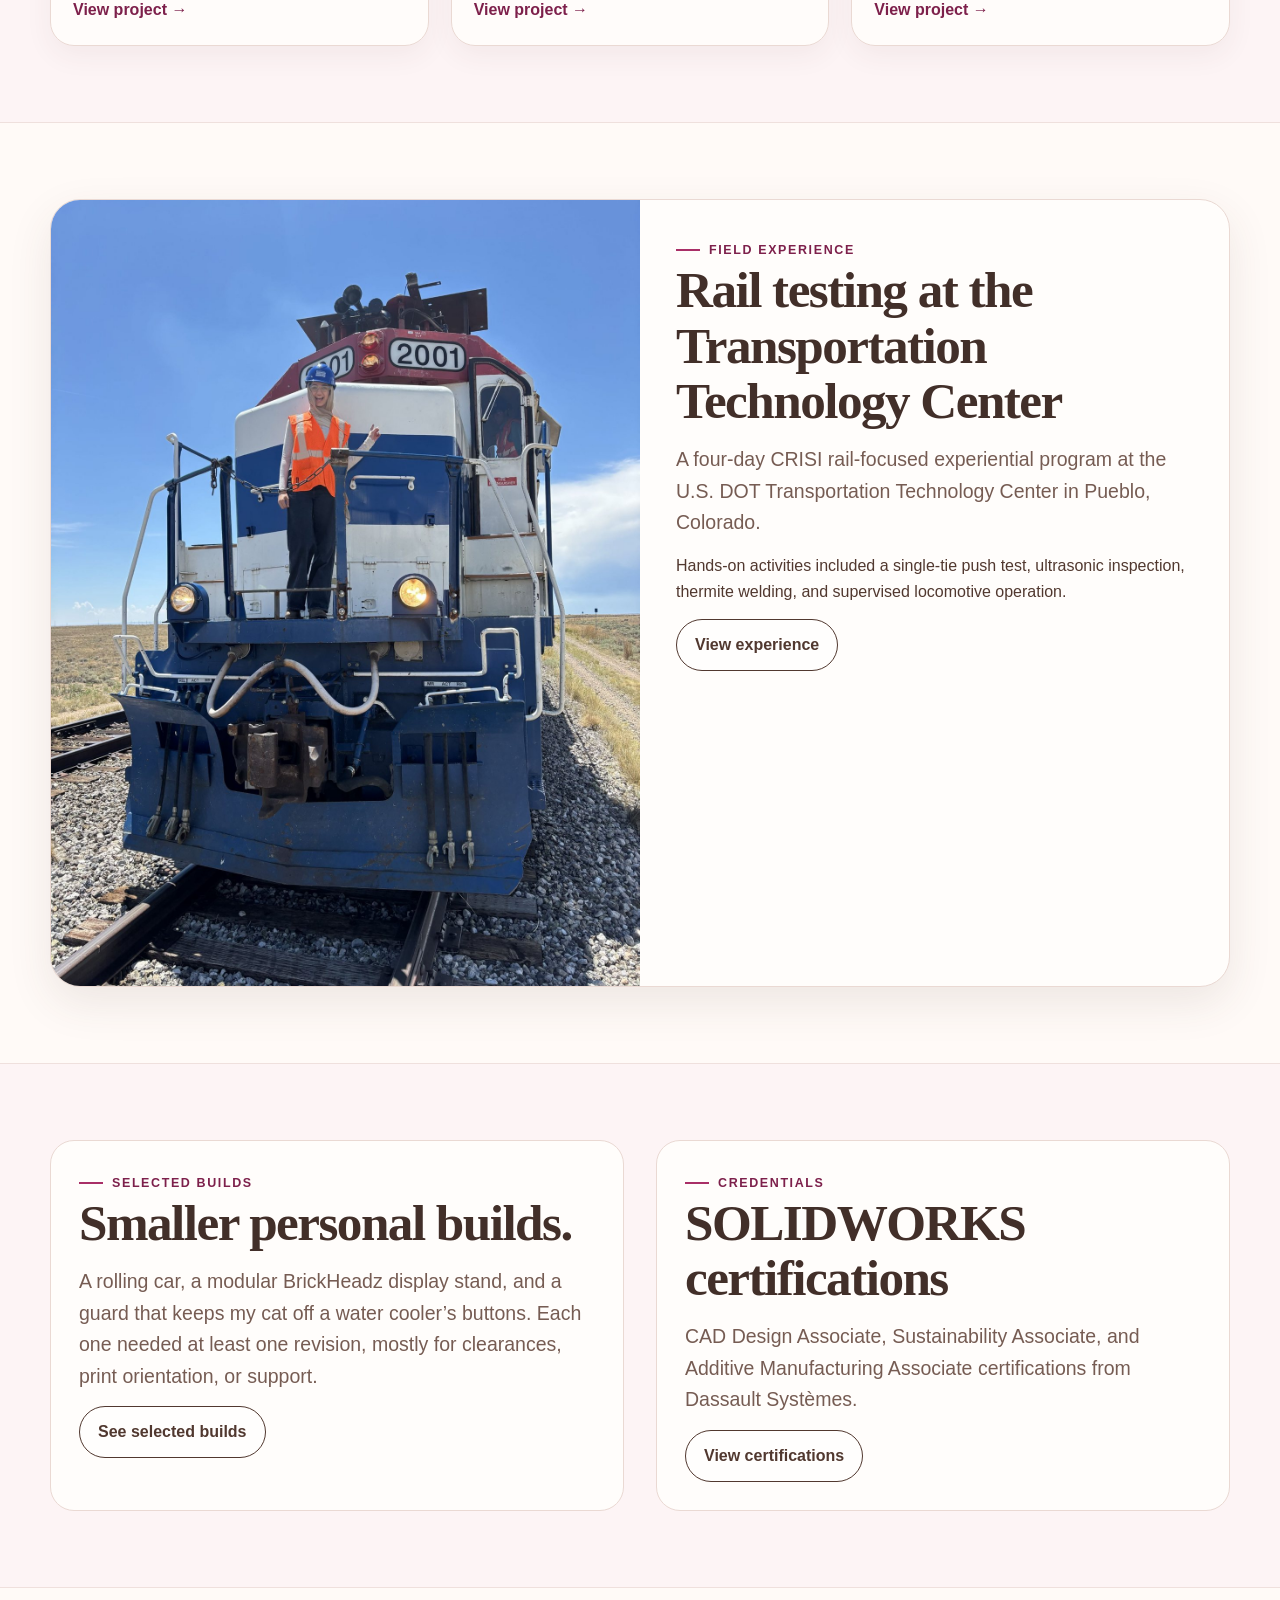
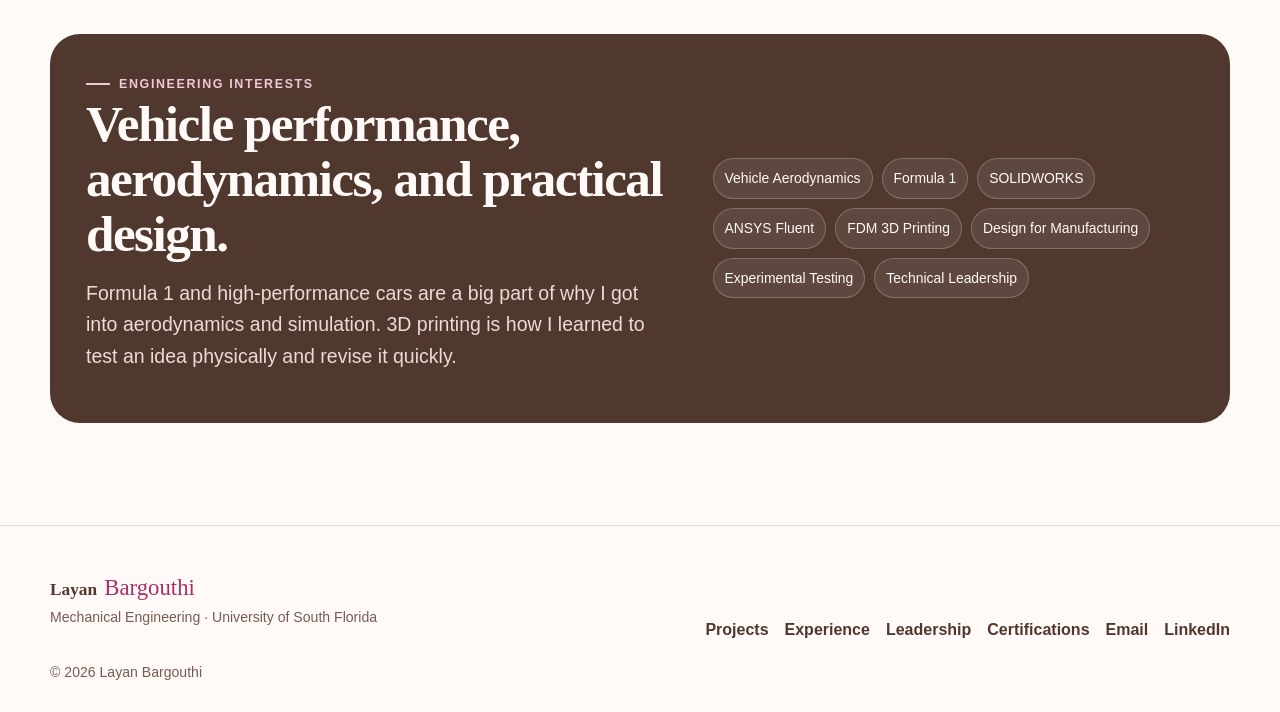
==== commit b338e853: "Tone down portfolio copy Rewrite headlines and summary lines to be plainer and more specific. No pro" ====
--- a/index.html
+++ b/index.html
@@ -10,7 +10,7 @@
 <span class="eyebrow">Mechanical Engineering Portfolio</span>
 <h1>Layan <span class="signature">Bargouthi</span></h1>
 <p class="lead">Mechanical Engineering student at the University of South Florida focused on CAD, CFD, prototyping, manufacturing, and hands-on testing.</p>
-<p>I like projects where the design has to survive contact with the real world. Most of my work has involved building a model, testing it, finding what does not work, and revising the design.</p>
+<p>Most of my work so far has been building something, testing it, and revising the design based on what failed.</p>
 <div class="hero-actions"><a class="btn primary" href="projects.html">View projects</a><a class="btn secondary" href="experience.html">Experience</a></div>
 <div class="quick-grid">
 <div class="quick"><strong>CAD & simulation</strong><span>SOLIDWORKS · ANSYS Fluent</span></div>
@@ -22,11 +22,11 @@
 
 <section class="section soft"><div class="container">
 <span class="eyebrow">Selected projects</span><h2>Design work, simulation, and fabrication.</h2>
-<p class="lead">Each project page includes the technical workflow, design decisions, test results, and physical build process where available.</p>
+<p class="lead">Each page covers the design decisions, setup, results, and build.</p>
 <div class="card-grid">
-<article class="card"><div class="card-media"><img src="wind-hero.jpg" alt="Completed desktop wind tunnel and test models"></div><div class="card-body"><span class="kicker">CFD · Aerodynamics · Additive Manufacturing</span><h3>Desktop Wind Tunnel</h3><p>Built a comparative aerodynamic testing workflow around NACA airfoils, ANSYS Fluent, and a mostly 3D-printed suction wind tunnel.</p><a class="card-link" href="project-wind-tunnel.html">Open case study →</a></div></article>
-<article class="card"><div class="card-media"><img src="bulls-hero.jpg" alt="BullsAID emergency response drone during testing"></div><div class="card-body"><span class="kicker">Project Leadership · CAD · System Integration</span><h3>Project BullsAID</h3><p>Led four technical subteams while helping redesign an emergency-response drone around new electronics, packaging, and future autonomy requirements.</p><a class="card-link" href="project-bullsaid.html">Open case study →</a></div></article>
-<article class="card"><div class="card-media"><img src="electrathon-hero.jpg" alt="Electrathon team welding during fabrication"></div><div class="card-body"><span class="kicker">Vehicle Design · Fabrication · Welding</span><h3>Electrathon</h3><p>Progressed from learning the existing car to co-leading the mechanical design of a new chassis and helping fabricate the tube frame.</p><a class="card-link" href="project-electrathon.html">Open case study →</a></div></article>
+<article class="card"><div class="card-media"><img src="wind-hero.jpg" alt="Completed desktop wind tunnel and test models"></div><div class="card-body"><span class="kicker">CFD · Aerodynamics · Additive Manufacturing</span><h3>Desktop Wind Tunnel</h3><p>Built a comparative aerodynamic testing workflow around NACA airfoils, ANSYS Fluent, and a mostly 3D-printed suction wind tunnel.</p><a class="card-link" href="project-wind-tunnel.html">View project →</a></div></article>
+<article class="card"><div class="card-media"><img src="bulls-hero.jpg" alt="BullsAID emergency response drone during testing"></div><div class="card-body"><span class="kicker">Project Leadership · CAD · System Integration</span><h3>Project BullsAID</h3><p>Led four technical subteams while helping redesign an emergency-response drone around new electronics, packaging, and future autonomy requirements.</p><a class="card-link" href="project-bullsaid.html">View project →</a></div></article>
+<article class="card"><div class="card-media"><img src="electrathon-hero.jpg" alt="Electrathon team welding during fabrication"></div><div class="card-body"><span class="kicker">Vehicle Design · Fabrication · Welding</span><h3>Electrathon</h3><p>Went from learning the existing car to co-leading the mechanical design of a new chassis and helping fabricate the tube frame.</p><a class="card-link" href="project-electrathon.html">View project →</a></div></article>
 </div>
 </div></section>
 
@@ -40,12 +40,12 @@
 
 
 <section class="section soft"><div class="container split homepage-secondary">
-<div><span class="eyebrow">Selected builds</span><h2>Smaller projects, real iteration.</h2><p class="lead">A rolling car, a modular BrickHeadz display stand, and a fitted control guard are smaller projects that helped me build practical intuition for clearances, print orientation, structural support, and design revision.</p><a class="btn secondary" href="projects.html#selected-builds">See selected builds</a></div>
-<div><span class="eyebrow">Credentials</span><h2>SOLIDWORKS certified.</h2><p class="lead">CAD Design Associate, Sustainability Associate, and Additive Manufacturing Associate certifications from Dassault Systèmes.</p><a class="btn secondary" href="about.html#certifications">View certifications</a></div>
+<div><span class="eyebrow">Selected builds</span><h2>Smaller personal builds.</h2><p class="lead">A rolling car, a modular BrickHeadz display stand, and a guard that keeps my cat off a water cooler’s buttons. Each one needed at least one revision, mostly for clearances, print orientation, or support.</p><a class="btn secondary" href="projects.html#selected-builds">See selected builds</a></div>
+<div><span class="eyebrow">Credentials</span><h2>SOLIDWORKS certifications</h2><p class="lead">CAD Design Associate, Sustainability Associate, and Additive Manufacturing Associate certifications from Dassault Systèmes.</p><a class="btn secondary" href="about.html#certifications">View certifications</a></div>
 </div></section>
 
 <section class="section tight"><div class="container feature-band">
-<div><span class="eyebrow">Engineering interests</span><h2>Vehicle performance, aerodynamics, and practical design.</h2><p class="lead">Formula 1 and high-performance cars are a major reason I became interested in aerodynamics and simulation. 3D printing is the tool that taught me how quickly a design can improve once it is physically tested.</p></div>
+<div><span class="eyebrow">Engineering interests</span><h2>Vehicle performance, aerodynamics, and practical design.</h2><p class="lead">Formula 1 and high-performance cars are a big part of why I got into aerodynamics and simulation. 3D printing is how I learned to test an idea physically and revise it quickly.</p></div>
 <div class="pill-list"><span>Vehicle Aerodynamics</span><span>Formula 1</span><span>SOLIDWORKS</span><span>ANSYS Fluent</span><span>FDM 3D Printing</span><span>Design for Manufacturing</span><span>Experimental Testing</span><span>Technical Leadership</span></div>
 </div></section>
 </main><footer class="footer"><div class="container footer-grid">
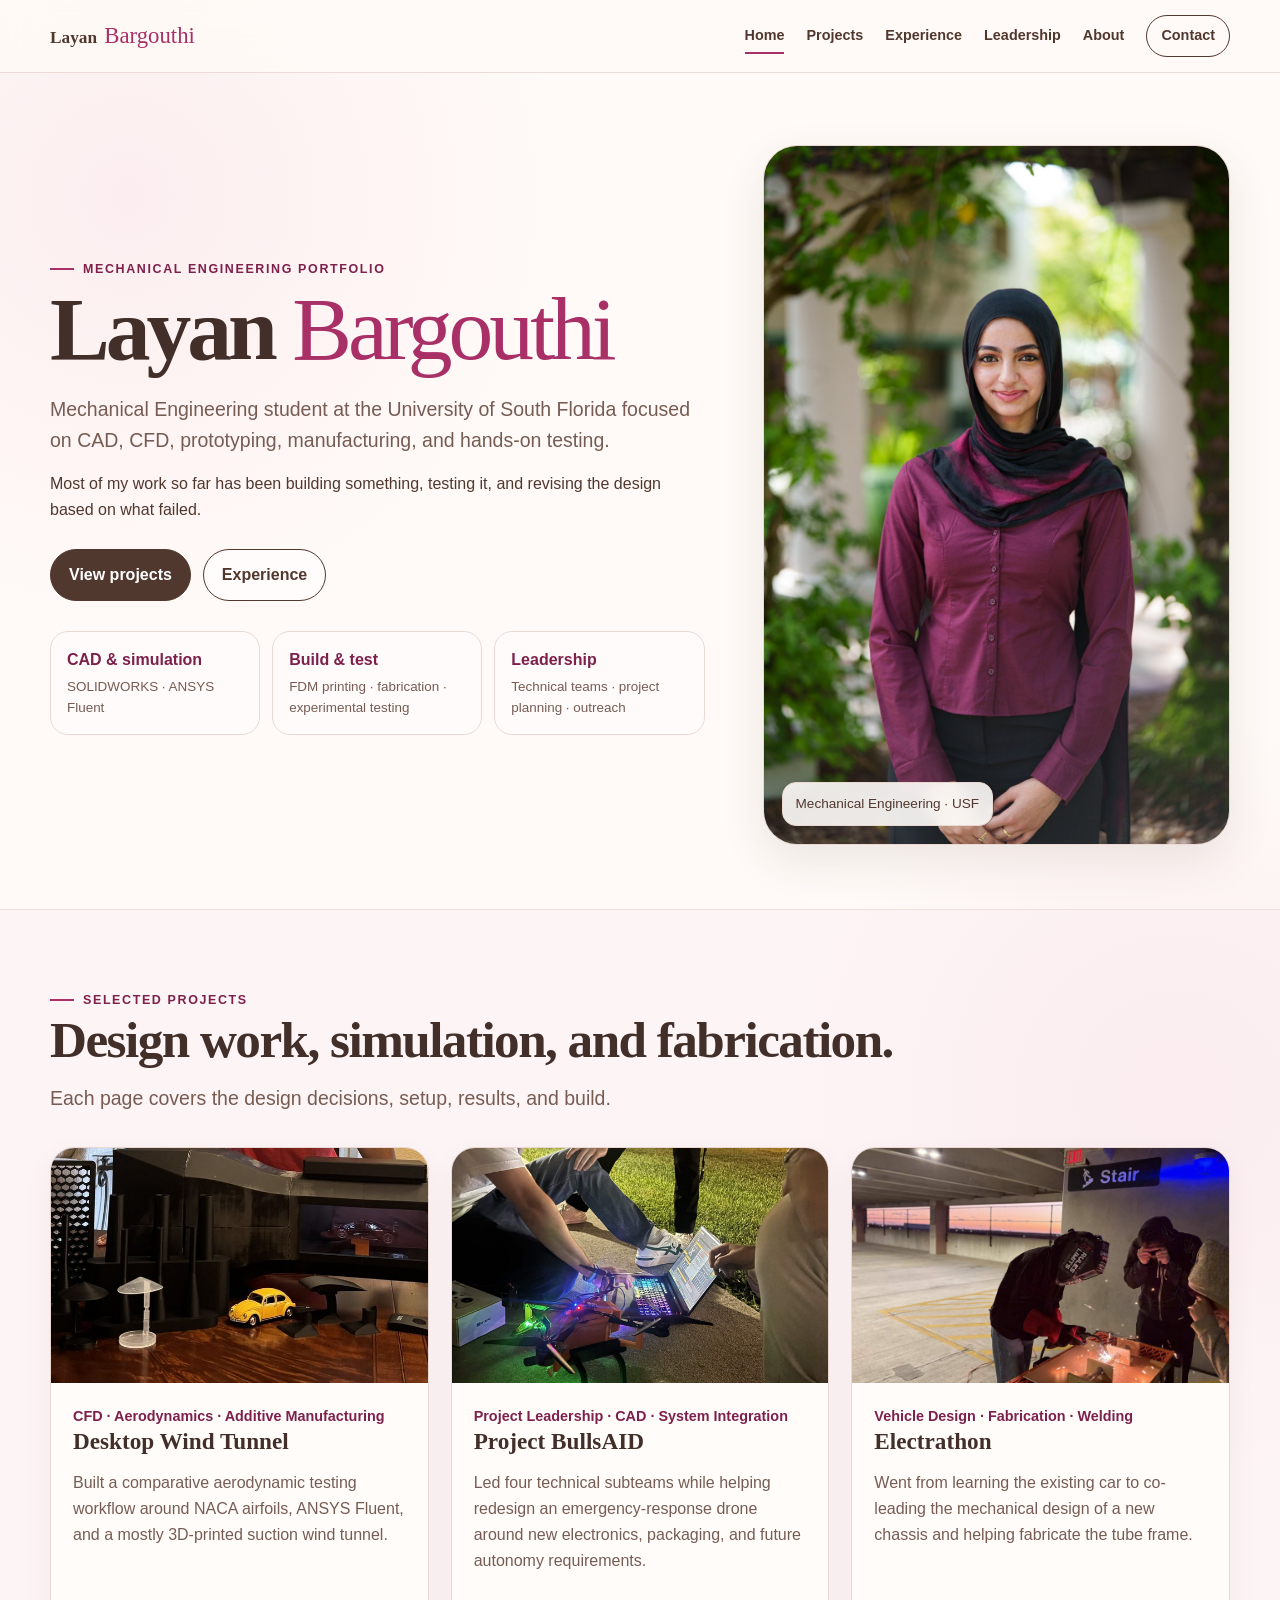
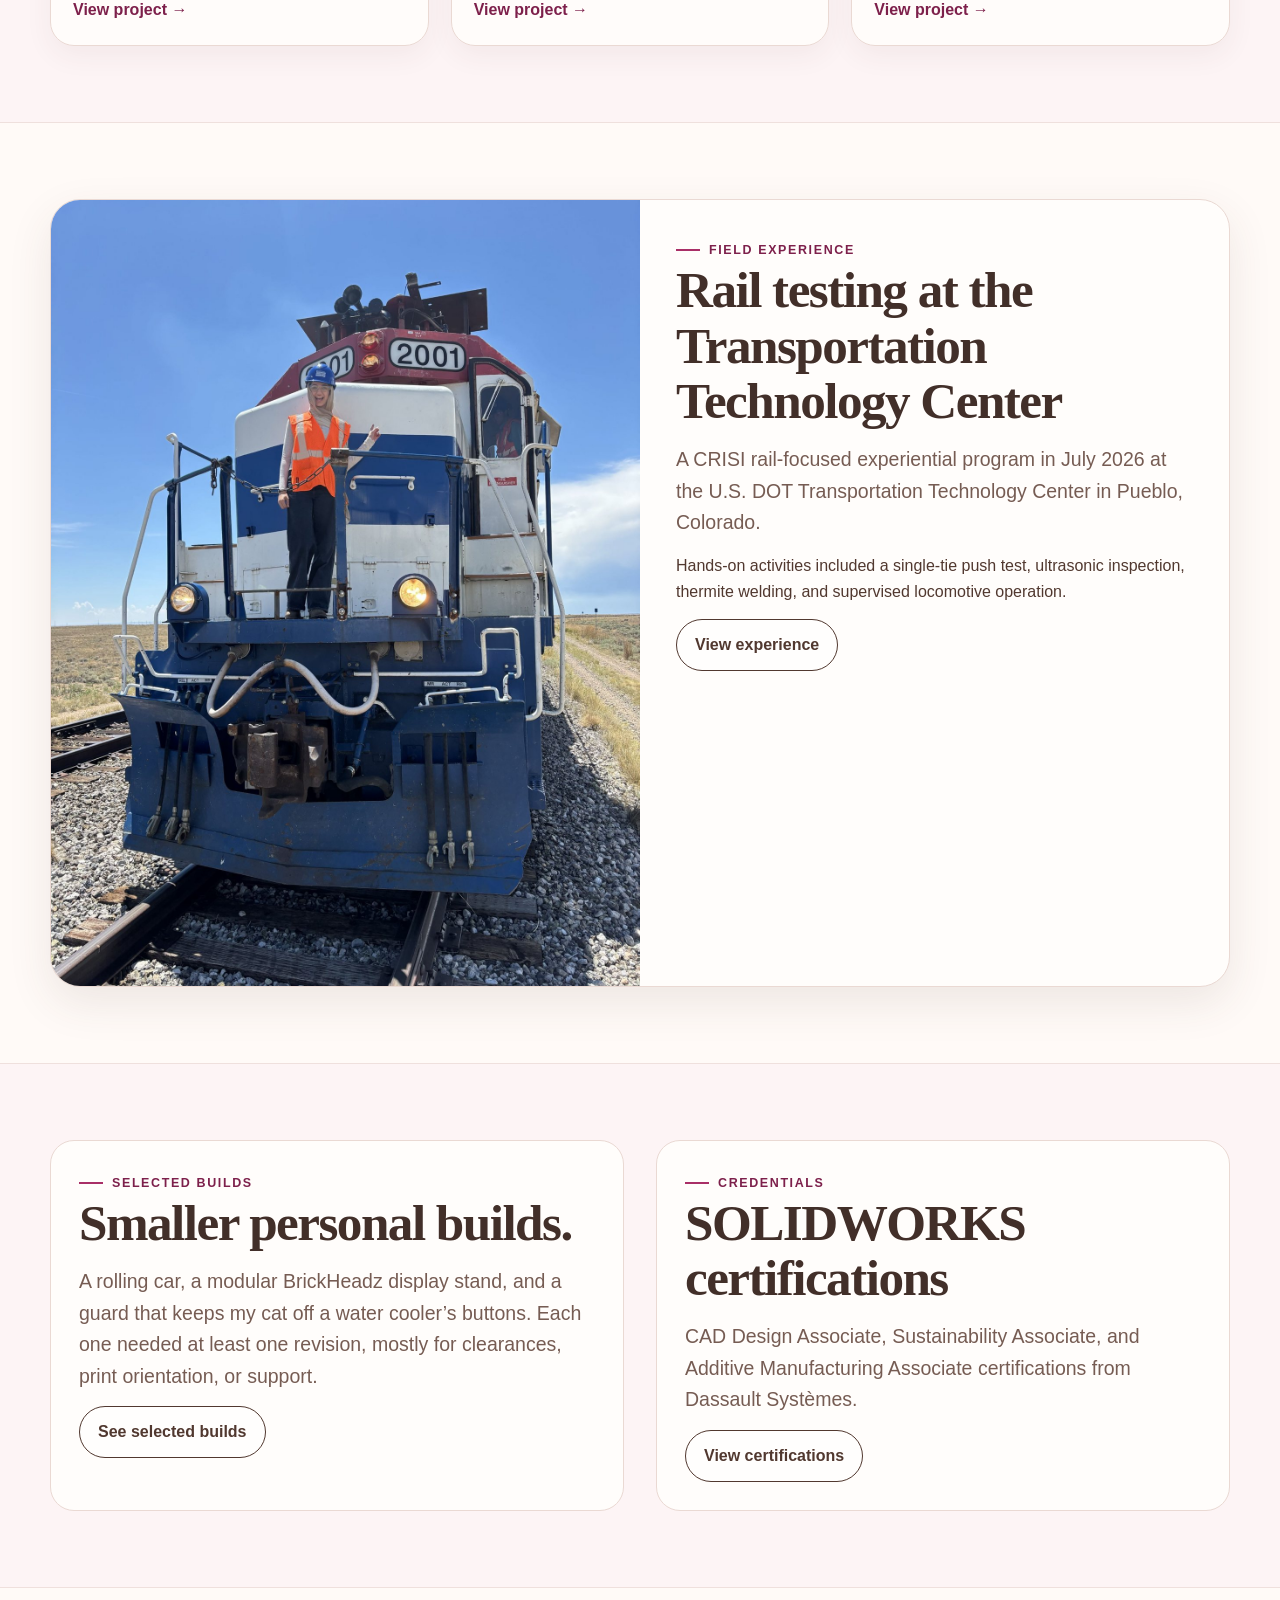
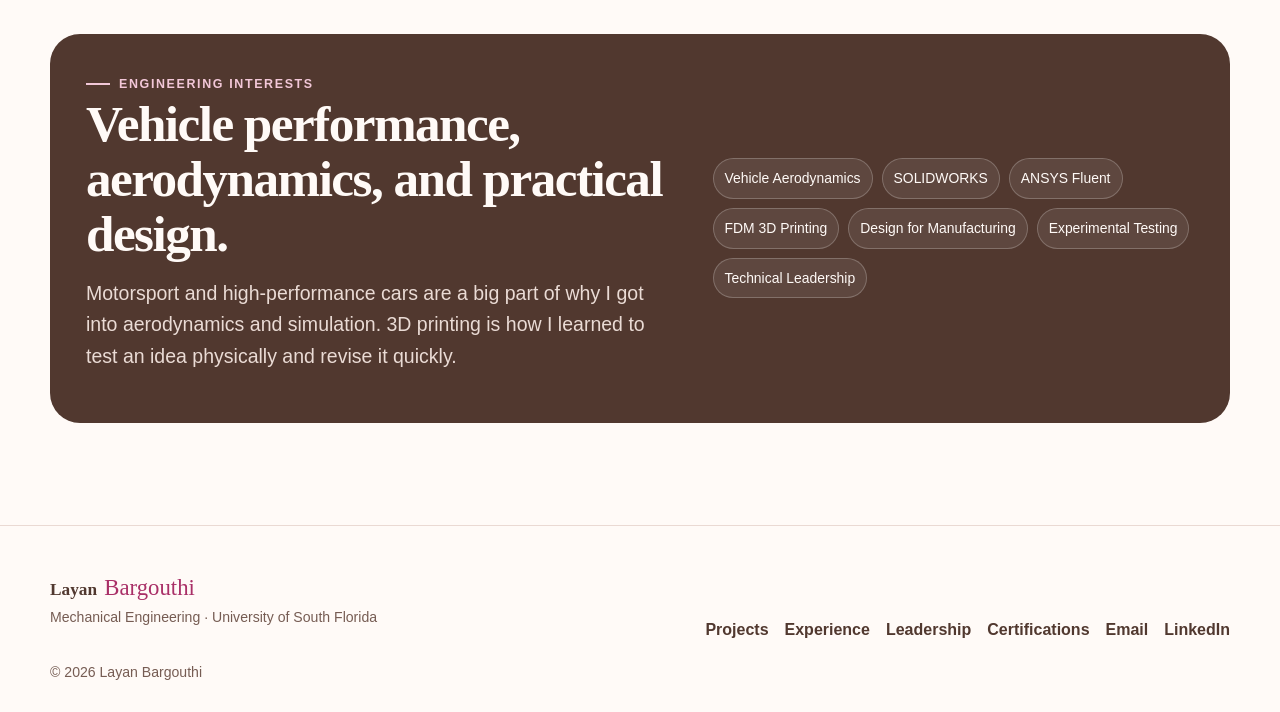
==== commit e4110b32: "Drop F1 tag and four-day wording Co-Authored-By: Claude Opus 5.5 (1M context) <noreply@anthropic.com" ====
--- a/index.html
+++ b/index.html
@@ -33,7 +33,7 @@
 <section class="section"><div class="container wide-card">
 <div class="media"><img src="crisi-hero.jpg" alt="Layan standing on locomotive 2001 at the Transportation Technology Center"></div>
 <div class="copy"><span class="eyebrow">Field experience</span><h2>Rail testing at the Transportation Technology Center</h2>
-<p class="lead">A four-day CRISI rail-focused experiential program at the U.S. DOT Transportation Technology Center in Pueblo, Colorado.</p>
+<p class="lead">A CRISI rail-focused experiential program in July 2026 at the U.S. DOT Transportation Technology Center in Pueblo, Colorado.</p>
 <p>Hands-on activities included a single-tie push test, ultrasonic inspection, thermite welding, and supervised locomotive operation.</p>
 <a class="btn secondary" href="experience.html#crisi">View experience</a></div>
 </div></section>
@@ -45,8 +45,8 @@
 </div></section>
 
 <section class="section tight"><div class="container feature-band">
-<div><span class="eyebrow">Engineering interests</span><h2>Vehicle performance, aerodynamics, and practical design.</h2><p class="lead">Formula 1 and high-performance cars are a big part of why I got into aerodynamics and simulation. 3D printing is how I learned to test an idea physically and revise it quickly.</p></div>
-<div class="pill-list"><span>Vehicle Aerodynamics</span><span>Formula 1</span><span>SOLIDWORKS</span><span>ANSYS Fluent</span><span>FDM 3D Printing</span><span>Design for Manufacturing</span><span>Experimental Testing</span><span>Technical Leadership</span></div>
+<div><span class="eyebrow">Engineering interests</span><h2>Vehicle performance, aerodynamics, and practical design.</h2><p class="lead">Motorsport and high-performance cars are a big part of why I got into aerodynamics and simulation. 3D printing is how I learned to test an idea physically and revise it quickly.</p></div>
+<div class="pill-list"><span>Vehicle Aerodynamics</span><span>SOLIDWORKS</span><span>ANSYS Fluent</span><span>FDM 3D Printing</span><span>Design for Manufacturing</span><span>Experimental Testing</span><span>Technical Leadership</span></div>
 </div></section>
 </main><footer class="footer"><div class="container footer-grid">
 <div><div class="brand">Layan <span class="signature">Bargouthi</span></div><p class="small">Mechanical Engineering · University of South Florida</p></div>
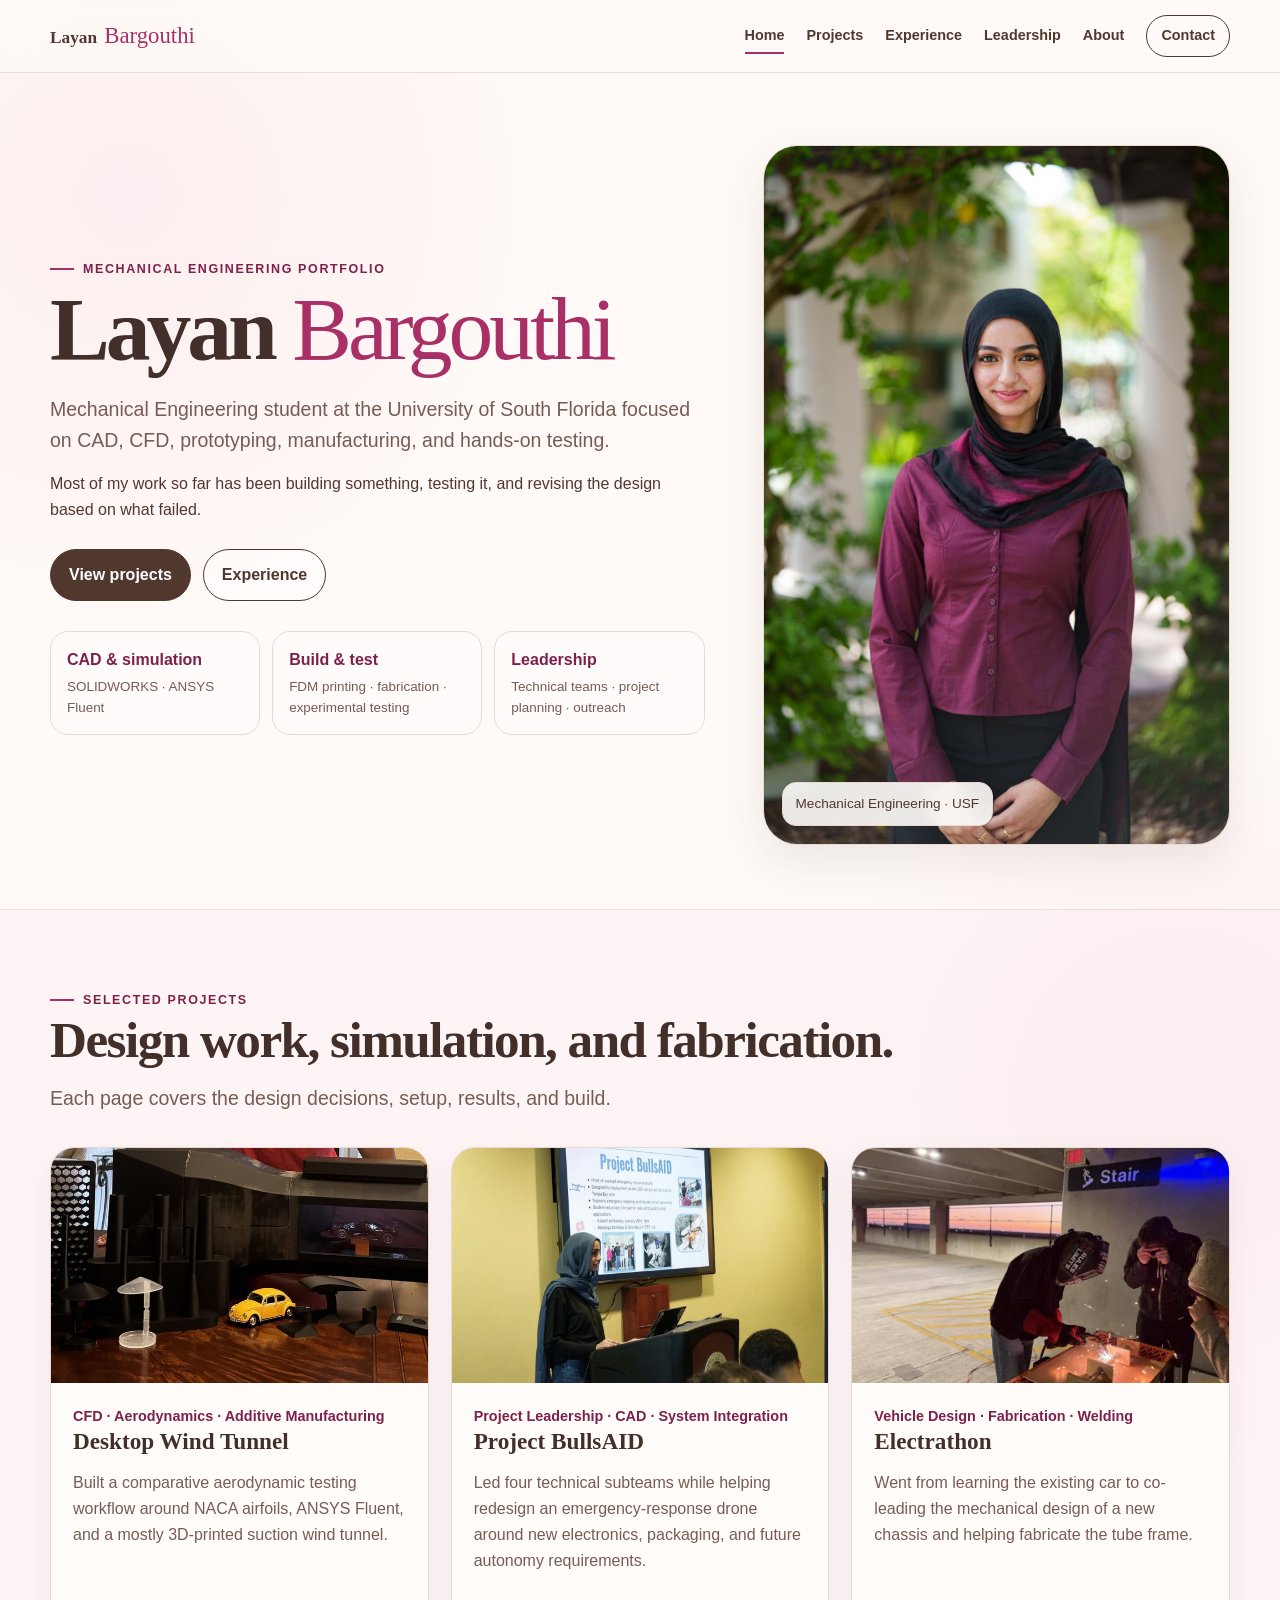
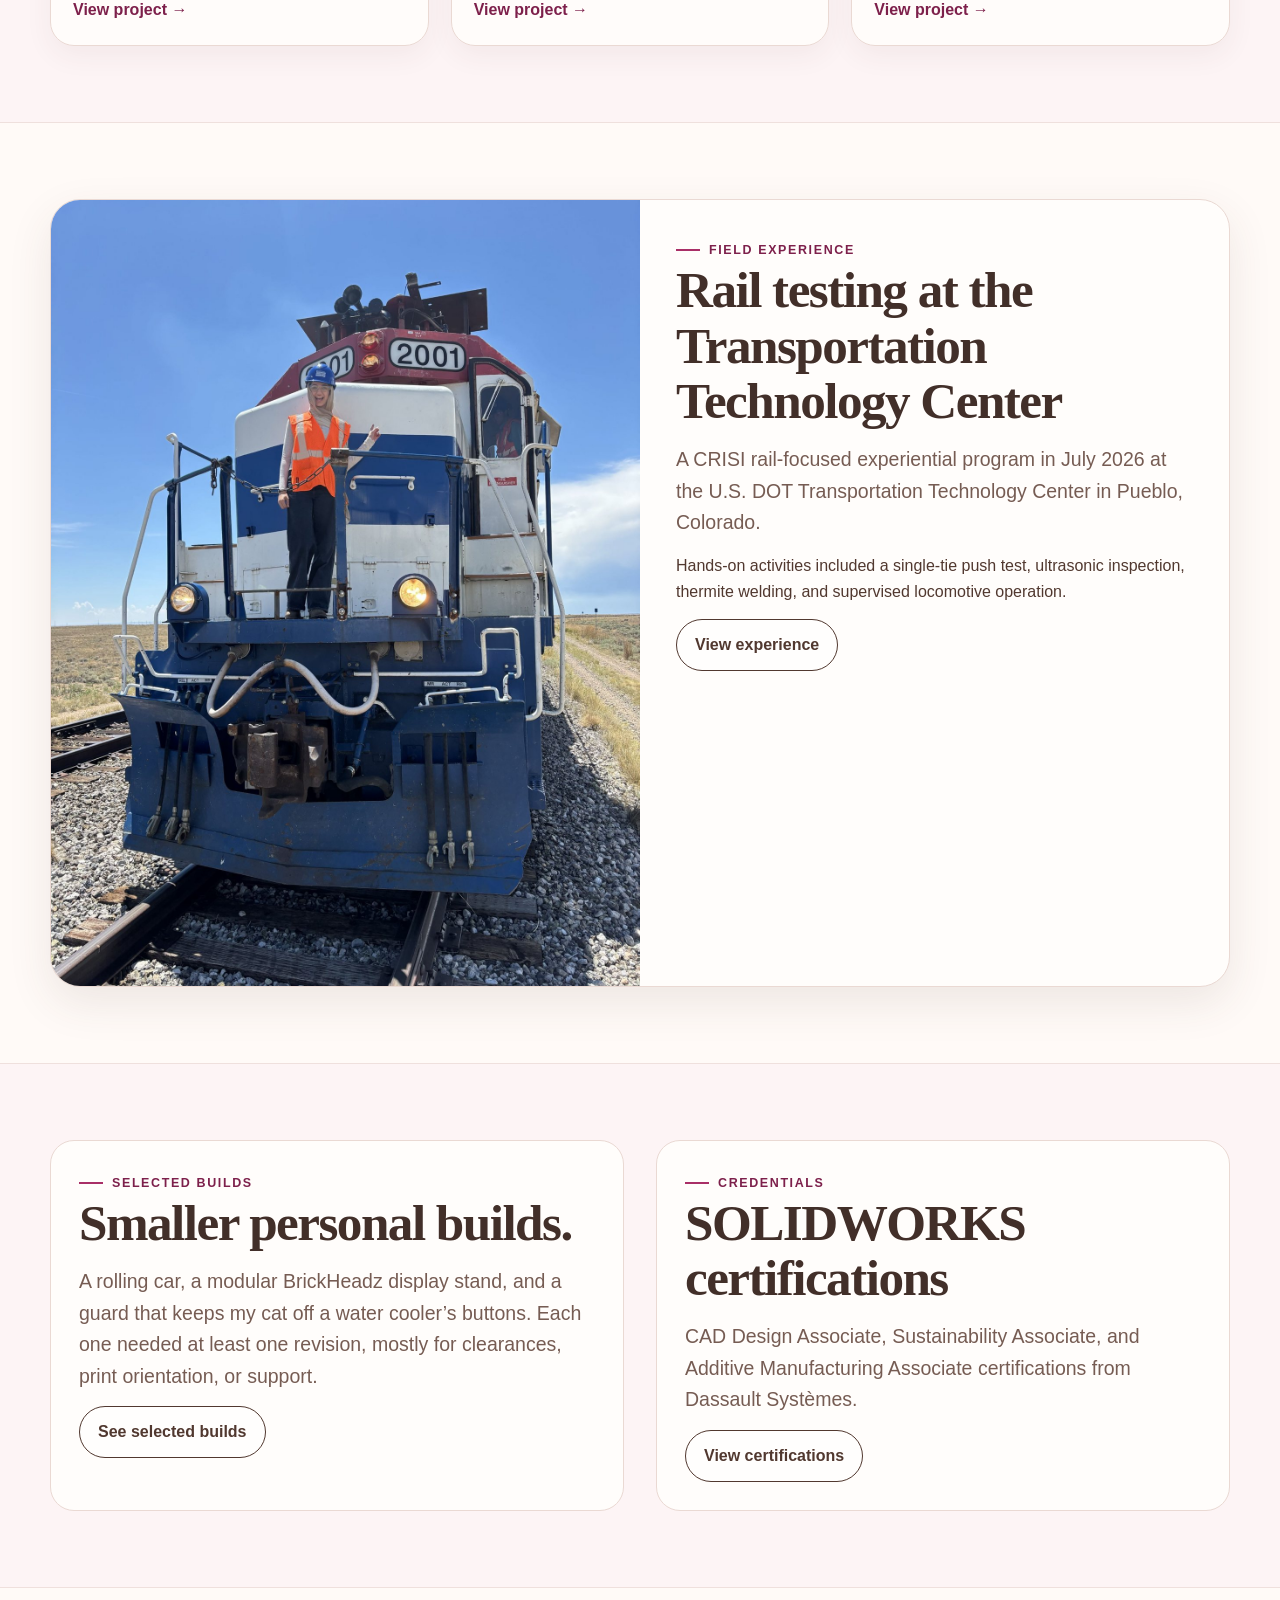
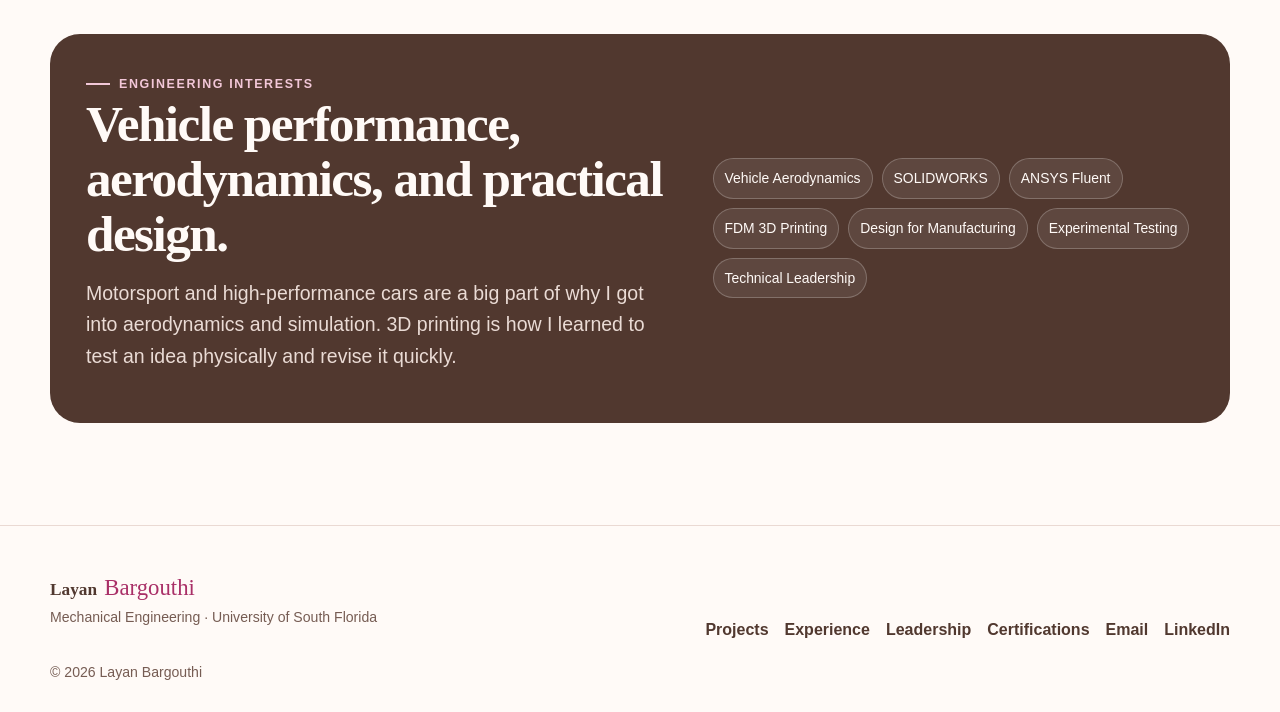
==== commit e4bcd905: "Use presentation photo as BullsAID cover and move EXO up in Projects Co-Authored-By: Claude Sonnet 5" ====
--- a/index.html
+++ b/index.html
@@ -25,7 +25,7 @@
 <p class="lead">Each page covers the design decisions, setup, results, and build.</p>
 <div class="card-grid">
 <article class="card"><div class="card-media"><img src="wind-hero.jpg" alt="Completed desktop wind tunnel and test models"></div><div class="card-body"><span class="kicker">CFD · Aerodynamics · Additive Manufacturing</span><h3>Desktop Wind Tunnel</h3><p>Built a comparative aerodynamic testing workflow around NACA airfoils, ANSYS Fluent, and a mostly 3D-printed suction wind tunnel.</p><a class="card-link" href="project-wind-tunnel.html">View project →</a></div></article>
-<article class="card"><div class="card-media"><img src="bulls-hero.jpg" alt="BullsAID emergency response drone during testing"></div><div class="card-body"><span class="kicker">Project Leadership · CAD · System Integration</span><h3>Project BullsAID</h3><p>Led four technical subteams while helping redesign an emergency-response drone around new electronics, packaging, and future autonomy requirements.</p><a class="card-link" href="project-bullsaid.html">View project →</a></div></article>
+<article class="card"><div class="card-media"><img src="bulls-presentation.jpg" alt="Layan presenting Project BullsAID"></div><div class="card-body"><span class="kicker">Project Leadership · CAD · System Integration</span><h3>Project BullsAID</h3><p>Led four technical subteams while helping redesign an emergency-response drone around new electronics, packaging, and future autonomy requirements.</p><a class="card-link" href="project-bullsaid.html">View project →</a></div></article>
 <article class="card"><div class="card-media"><img src="electrathon-hero.jpg" alt="Electrathon team welding during fabrication"></div><div class="card-body"><span class="kicker">Vehicle Design · Fabrication · Welding</span><h3>Electrathon</h3><p>Went from learning the existing car to co-leading the mechanical design of a new chassis and helping fabricate the tube frame.</p><a class="card-link" href="project-electrathon.html">View project →</a></div></article>
 </div>
 </div></section>
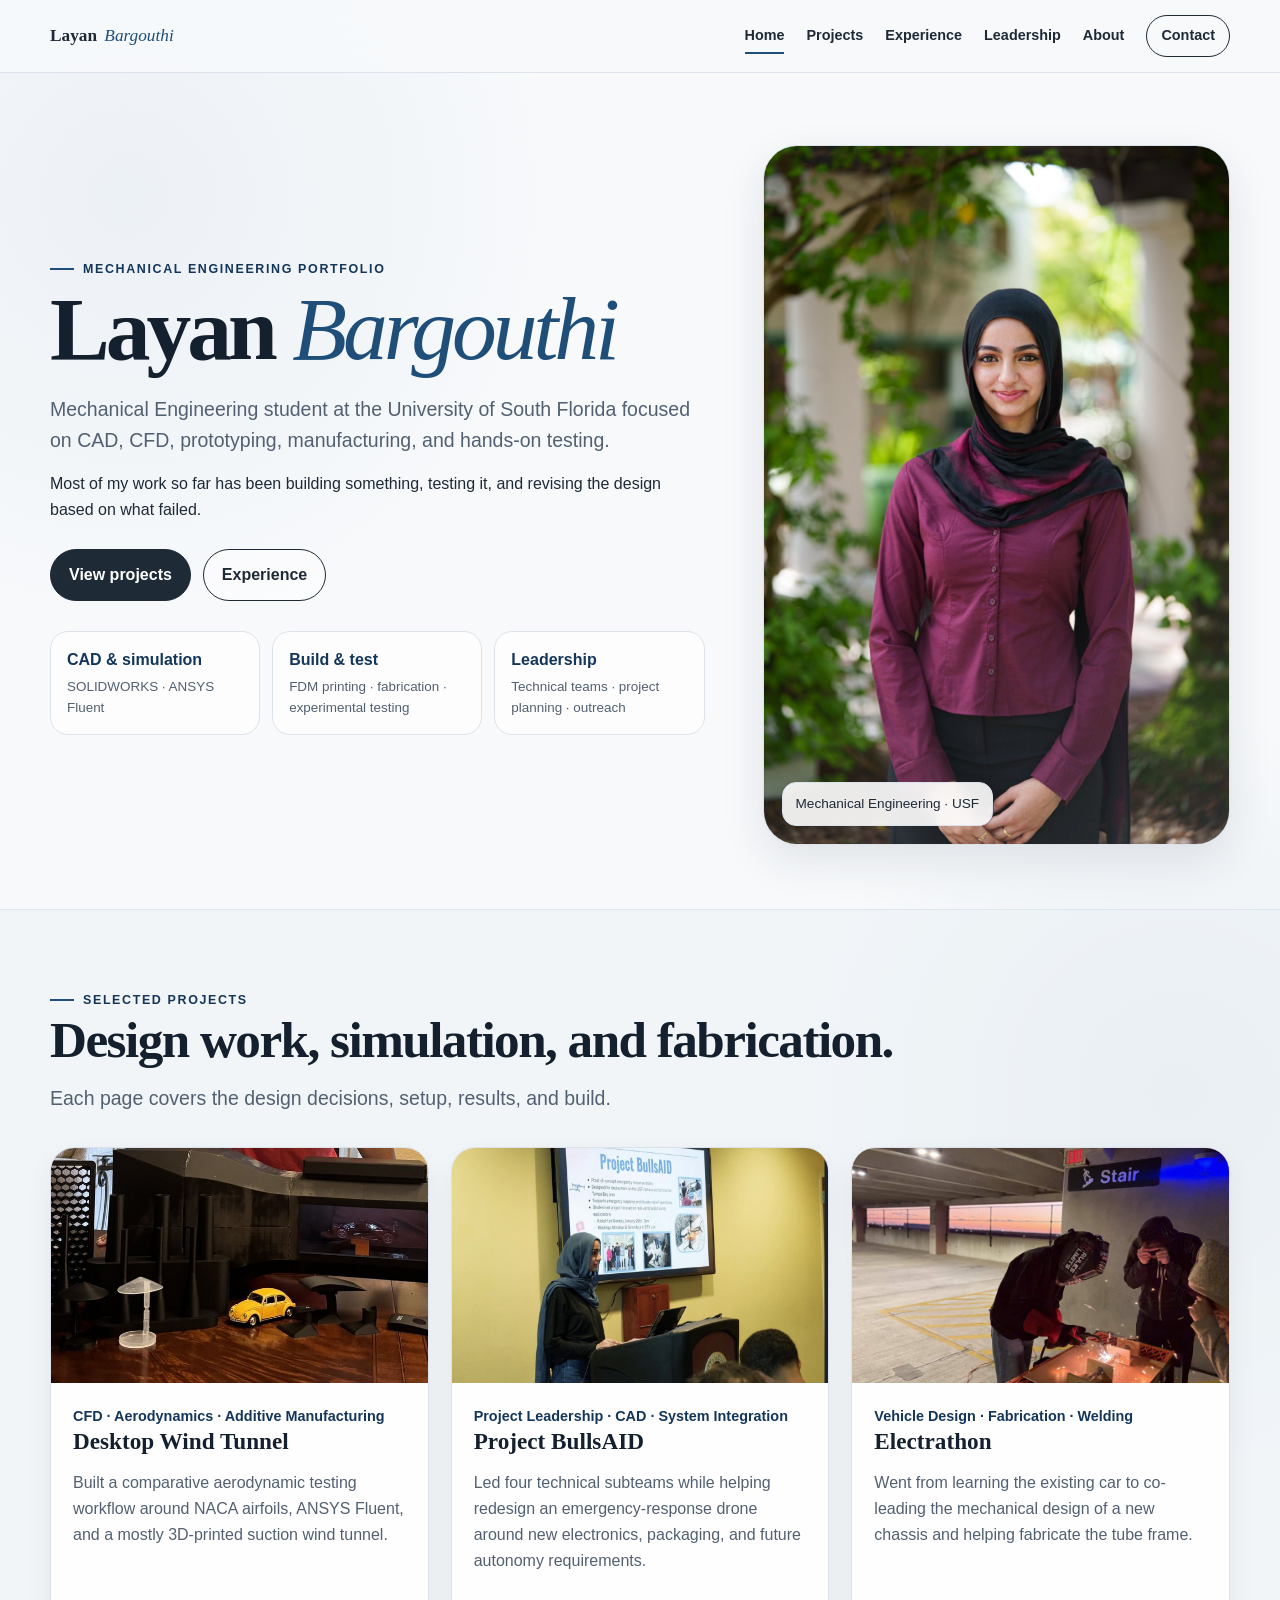
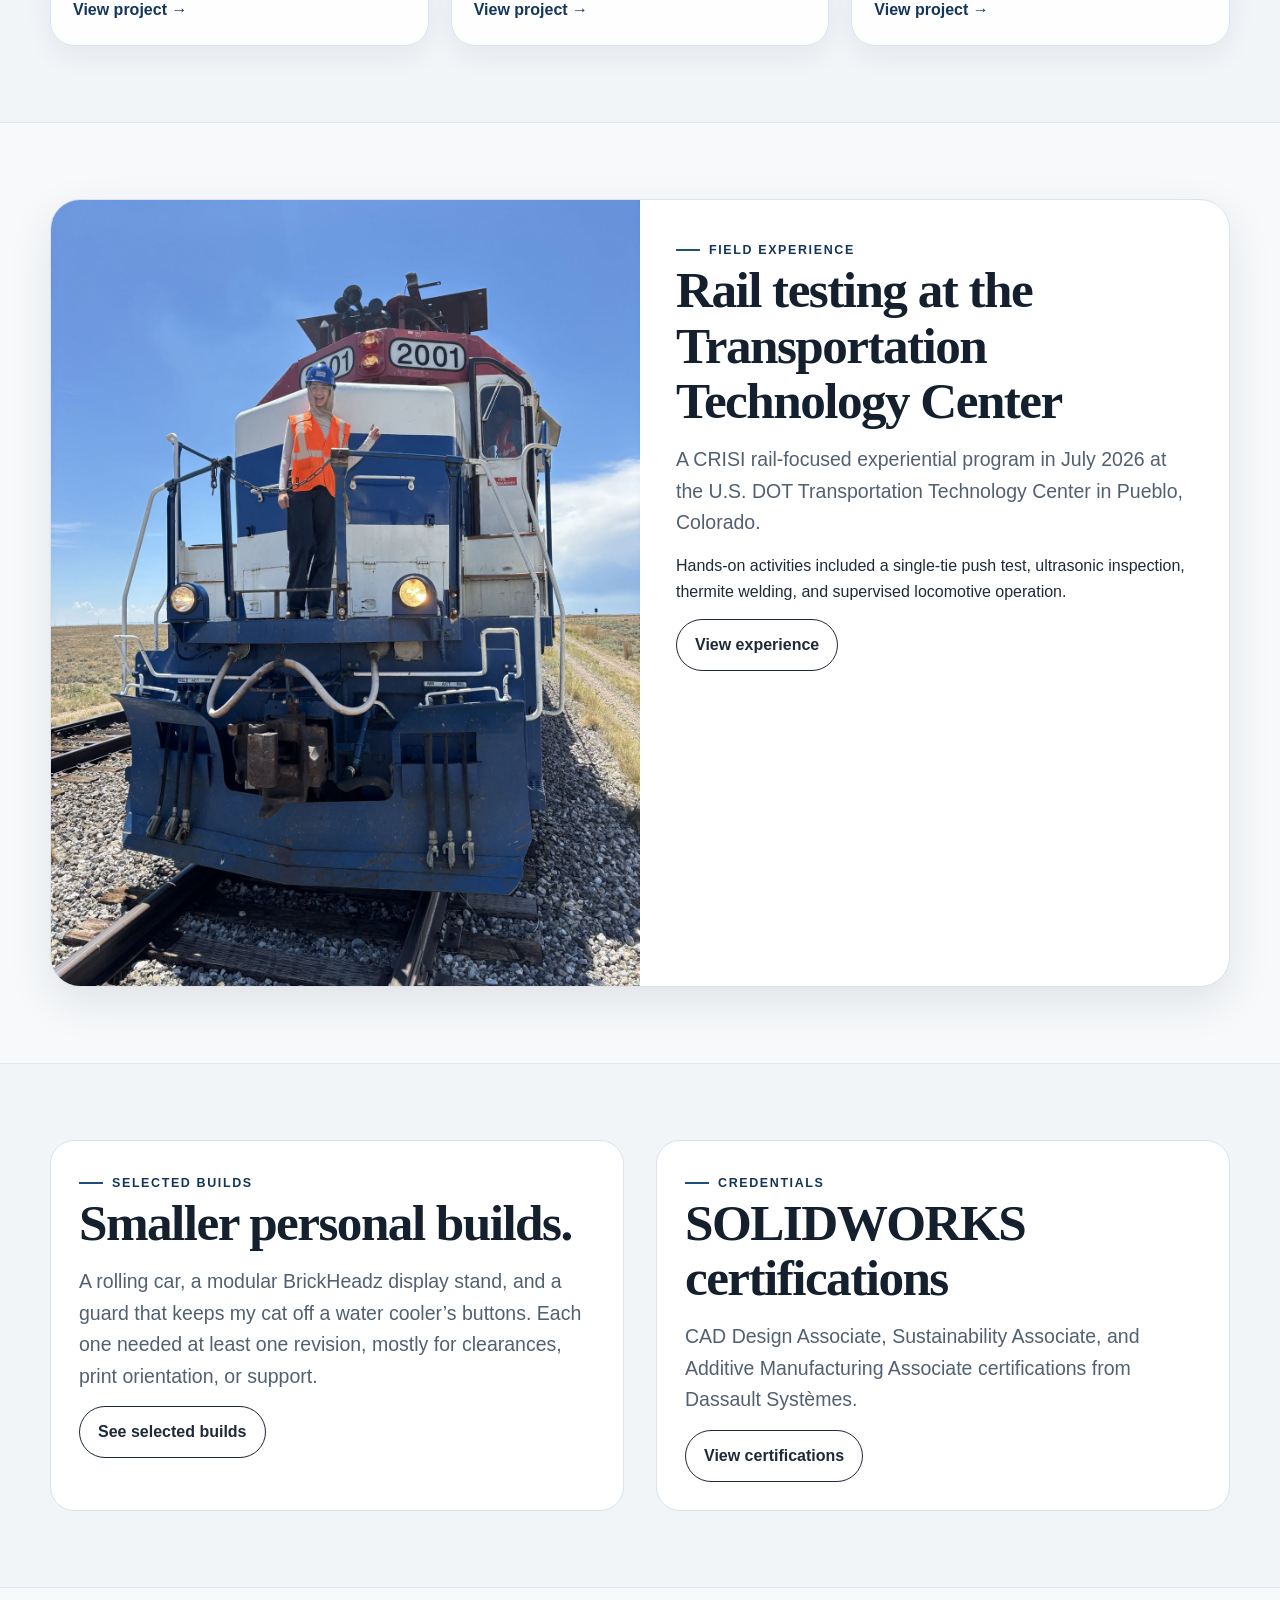
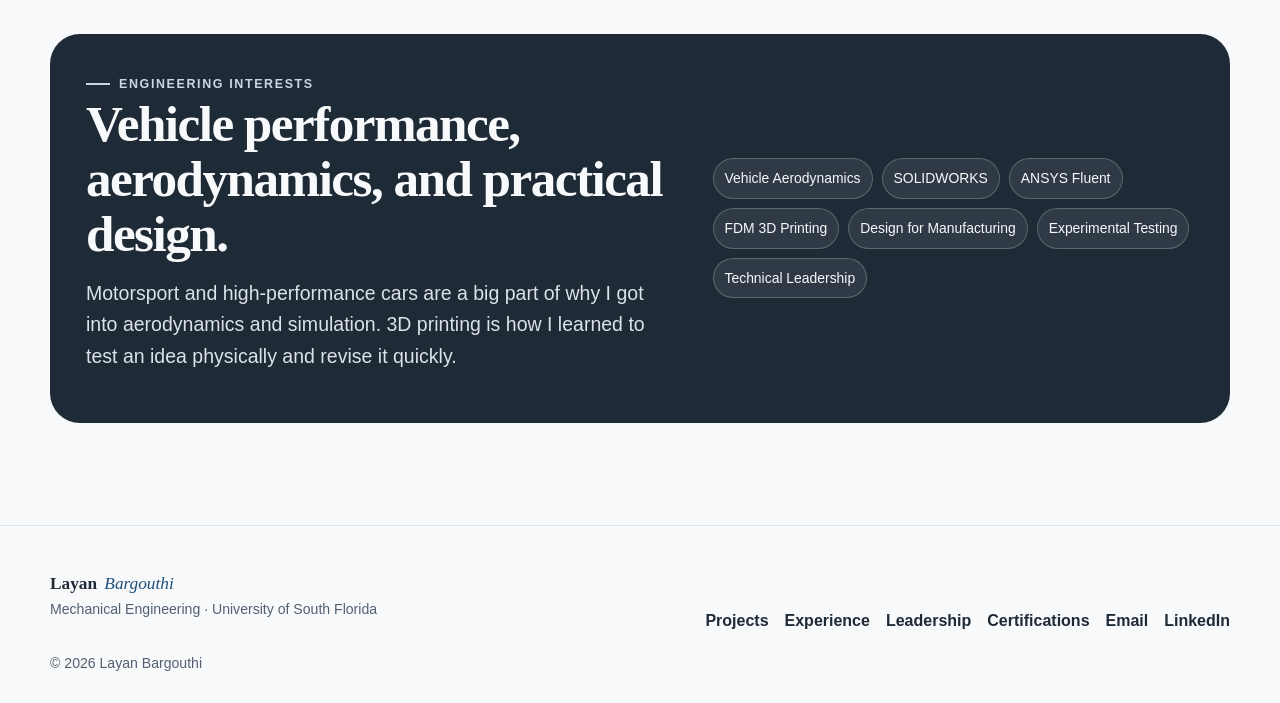
==== commit 0c16da85: "Cache-bust styles and script so the new design shows right away Co-Authored-By: Claude Sonnet 5.5 <n" ====
--- a/index.html
+++ b/index.html
@@ -1,6 +1,6 @@
 <!doctype html><html lang="en"><head><meta charset="utf-8"><meta name="viewport" content="width=device-width,initial-scale=1">
 <meta name="description" content="Layan Bargouthi mechanical engineering portfolio">
-<title>Home | Layan Bargouthi</title><link rel="stylesheet" href="styles.css"></head><body><header class="site-header"><div class="container nav">
+<title>Home | Layan Bargouthi</title><link rel="stylesheet" href="styles.css?v=20261114"></head><body><header class="site-header"><div class="container nav">
 <a class="brand" href="index.html">Layan <span class="signature">Bargouthi</span></a>
 <button class="menu-btn" aria-label="Open navigation">☰</button>
 <nav class="nav-links"><a href="index.html" class="active">Home</a><a href="projects.html" class="">Projects</a><a href="experience.html" class="">Experience</a><a href="leadership.html" class="">Leadership</a><a href="about.html" class="">About</a><a class="nav-cta" href="about.html#contact">Contact</a></nav>
@@ -51,4 +51,4 @@
 </main><footer class="footer"><div class="container footer-grid">
 <div><div class="brand">Layan <span class="signature">Bargouthi</span></div><p class="small">Mechanical Engineering · University of South Florida</p></div>
 <div class="footer-links"><a href="projects.html">Projects</a><a href="experience.html">Experience</a><a href="leadership.html">Leadership</a><a href="about.html#certifications">Certifications</a><a href="mailto:layanbargouthi@gmail.com">Email</a><a href="https://www.linkedin.com/in/layanbargouthi/" target="_blank" rel="noopener">LinkedIn</a></div>
-</div><div class="container small" style="margin-top:18px">© <span data-year></span> Layan Bargouthi</div></footer><script src="script.js"></script></body></html>+</div><div class="container small" style="margin-top:18px">© <span data-year></span> Layan Bargouthi</div></footer><script src="script.js?v=20261114"></script></body></html>
--- a/styles.css
+++ b/styles.css
@@ -1,17 +1,17 @@
 
 :root{
-  --bg:#fffaf7;
-  --paper:#fffdfb;
-  --paper-2:#fbf0f4;
-  --pink:#f2c7d8;
-  --pink-soft:#f9e9f0;
-  --magenta:#a92f67;
-  --magenta-dark:#7d204b;
-  --brown:#51382f;
-  --brown-2:#765c53;
-  --line:#ead9d3;
+  --bg:#f7f9fb;
+  --paper:#ffffff;
+  --paper-2:#eef2f6;
+  --tint:#c9d6e3;
+  --tint-soft:#e8eef4;
+  --accent:#1f4e79;
+  --accent-dark:#14365a;
+  --brown:#1f2a37;
+  --brown-2:#526071;
+  --line:#dbe2ea;
   --sage:#dfe8de;
-  --shadow:0 16px 44px rgba(81,56,47,.10);
+  --shadow:0 16px 44px rgba(31,42,55,.10);
   --radius:24px;
 }
 *{box-sizing:border-box}
@@ -20,8 +20,8 @@
   margin:0;
   color:var(--brown);
   background:
-    radial-gradient(circle at 10% 5%, rgba(242,199,216,.24), transparent 27rem),
-    radial-gradient(circle at 92% 28%, rgba(169,47,103,.06), transparent 24rem),
+    radial-gradient(circle at 10% 5%, rgba(201,214,227,.24), transparent 27rem),
+    radial-gradient(circle at 92% 28%, rgba(31,78,121,.06), transparent 24rem),
     var(--bg);
   font-family:"Segoe UI",Arial,sans-serif;
   line-height:1.62;
@@ -29,34 +29,34 @@
 img{max-width:100%;display:block}
 a{color:inherit;text-decoration:none}
 button{font:inherit}
-::selection{background:var(--pink);color:var(--brown)}
+::selection{background:var(--tint);color:var(--brown)}
 .container{width:min(1180px,calc(100% - 40px));margin:auto}
 .section{padding:76px 0}
 .section.tight{padding:46px 0}
-.section.soft{background:rgba(249,233,240,.42);border-block:1px solid rgba(234,217,211,.7)}
-.eyebrow{font-size:.78rem;letter-spacing:.13em;text-transform:uppercase;font-weight:800;color:var(--magenta-dark)}
-.eyebrow:before{content:"";display:inline-block;width:24px;height:2px;margin:0 9px 3px 0;background:var(--magenta)}
-h1,h2,h3,h4{font-family:Georgia,"Times New Roman",serif;line-height:1.08;margin:0 0 16px;color:#422f29}
+.section.soft{background:rgba(232,238,244,.42);border-block:1px solid rgba(219,226,234,.7)}
+.eyebrow{font-size:.78rem;letter-spacing:.13em;text-transform:uppercase;font-weight:800;color:var(--accent-dark)}
+.eyebrow:before{content:"";display:inline-block;width:24px;height:2px;margin:0 9px 3px 0;background:var(--accent)}
+h1,h2,h3,h4{font-family:Georgia,"Times New Roman",serif;line-height:1.08;margin:0 0 16px;color:#14202e}
 h1{font-size:clamp(3rem,7vw,6.5rem);letter-spacing:-.045em}
 h2{font-size:clamp(2rem,4vw,3.8rem);letter-spacing:-.03em}
 h3{font-size:1.45rem}
 h4{font-size:1.08rem}
 p{margin:0 0 14px}
 .lead{font-size:clamp(1.05rem,1.8vw,1.22rem);color:var(--brown-2);max-width:820px}
-.signature{font-family:"Segoe Script","Brush Script MT",cursive;color:var(--magenta);font-weight:400}
+.signature{font-family:Georgia,"Times New Roman",serif;font-style:italic;color:var(--accent);font-weight:400}
 .muted{color:var(--brown-2)}
-.kicker{font-weight:800;color:var(--magenta-dark);font-size:.9rem}
+.kicker{font-weight:800;color:var(--accent-dark);font-size:.9rem}
 .small{font-size:.88rem;color:var(--brown-2)}
-code{font-family:Consolas,monospace;background:var(--pink-soft);padding:.1em .35em;border-radius:6px}
+code{font-family:Consolas,monospace;background:var(--tint-soft);padding:.1em .35em;border-radius:6px}
 hr{border:0;border-top:1px solid var(--line);margin:34px 0}
 
-.site-header{position:sticky;top:0;z-index:60;background:rgba(255,250,247,.92);backdrop-filter:blur(16px);border-bottom:1px solid rgba(234,217,211,.9)}
+.site-header{position:sticky;top:0;z-index:60;background:rgba(247,249,251,.92);backdrop-filter:blur(16px);border-bottom:1px solid rgba(219,226,234,.9)}
 .nav{height:72px;display:flex;align-items:center;justify-content:space-between;gap:22px}
 .brand{font-family:Georgia,"Times New Roman",serif;font-weight:700;font-size:1.08rem;white-space:nowrap}
-.brand .signature{font-size:1.42rem;margin-left:3px}
+.brand .signature{font-size:1.08rem;margin-left:3px}
 .nav-links{display:flex;gap:22px;align-items:center;font-weight:700;font-size:.9rem}
 .nav-links a{padding:8px 0;position:relative}
-.nav-links a:after{content:"";position:absolute;height:2px;left:0;right:100%;bottom:2px;background:var(--magenta);transition:.2s ease}
+.nav-links a:after{content:"";position:absolute;height:2px;left:0;right:100%;bottom:2px;background:var(--accent);transition:.2s ease}
 .nav-links a:hover:after,.nav-links a.active:after{right:0}
 .nav-cta{border:1px solid var(--brown);padding:8px 14px!important;border-radius:999px}
 .nav-cta:after{display:none}
@@ -70,36 +70,36 @@
 .btn{display:inline-flex;align-items:center;justify-content:center;gap:8px;padding:12px 18px;border-radius:999px;border:1px solid var(--brown);font-weight:800;transition:.2s ease}
 .btn.primary{background:var(--brown);color:#fff}
 .btn.secondary{background:rgba(255,255,255,.55)}
-.btn:hover{transform:translateY(-2px);box-shadow:0 8px 20px rgba(81,56,47,.12)}
-.hero-photo{border-radius:34px;overflow:hidden;box-shadow:var(--shadow);border:1px solid var(--line);background:var(--pink-soft);position:relative;min-height:520px}
+.btn:hover{transform:translateY(-2px);box-shadow:0 8px 20px rgba(31,42,55,.12)}
+.hero-photo{border-radius:34px;overflow:hidden;box-shadow:var(--shadow);border:1px solid var(--line);background:var(--tint-soft);position:relative;min-height:520px}
 .hero-photo img{width:100%;height:100%;min-height:520px;object-fit:cover;object-position:center 34%}
-.hero-photo .photo-label{position:absolute;left:18px;bottom:18px;background:rgba(255,253,251,.90);backdrop-filter:blur(8px);padding:10px 13px;border-radius:14px;border:1px solid var(--line);font-size:.85rem}
+.hero-photo .photo-label{position:absolute;left:18px;bottom:18px;background:rgba(255,255,255,.90);backdrop-filter:blur(8px);padding:10px 13px;border-radius:14px;border:1px solid var(--line);font-size:.85rem}
 .quick-grid{display:grid;grid-template-columns:repeat(3,1fr);gap:12px;margin-top:30px}
-.quick{background:rgba(255,253,251,.72);border:1px solid var(--line);padding:15px 16px;border-radius:18px}
-.quick strong{display:block;font-size:1rem;color:var(--magenta-dark)}
+.quick{background:rgba(255,255,255,.72);border:1px solid var(--line);padding:15px 16px;border-radius:18px}
+.quick strong{display:block;font-size:1rem;color:var(--accent-dark)}
 .quick span{display:block;font-size:.84rem;color:var(--brown-2);margin-top:3px}
 
 .card-grid{display:grid;grid-template-columns:repeat(3,1fr);gap:22px;margin-top:32px}
-.card{background:rgba(255,253,251,.92);border:1px solid var(--line);border-radius:var(--radius);overflow:hidden;box-shadow:0 10px 28px rgba(81,56,47,.06);transition:.22s ease;display:flex;flex-direction:column}
+.card{background:rgba(255,255,255,.92);border:1px solid var(--line);border-radius:var(--radius);overflow:hidden;box-shadow:0 10px 28px rgba(31,42,55,.06);transition:.22s ease;display:flex;flex-direction:column}
 .card:hover{transform:translateY(-4px);box-shadow:var(--shadow)}
-.card-media{aspect-ratio:16/10;overflow:hidden;background:var(--pink-soft)}
+.card-media{aspect-ratio:16/10;overflow:hidden;background:var(--tint-soft)}
 .card-media img{width:100%;height:100%;object-fit:cover}
 .card-body{padding:22px;display:flex;flex-direction:column;flex:1}
 .card-body p{color:var(--brown-2)}
-.card-link{margin-top:auto;padding-top:10px;font-weight:800;color:var(--magenta-dark)}
+.card-link{margin-top:auto;padding-top:10px;font-weight:800;color:var(--accent-dark)}
 .tag-row,.project-meta{display:flex;gap:8px;flex-wrap:wrap}
-.tag{font-size:.76rem;font-weight:800;padding:6px 10px;background:var(--pink-soft);color:var(--magenta-dark);border:1px solid #efccd9;border-radius:999px}
+.tag{font-size:.76rem;font-weight:800;padding:6px 10px;background:var(--tint-soft);color:var(--accent-dark);border:1px solid #cfdbe7;border-radius:999px}
 .project-meta{margin:18px 0 0}
 .wide-card{display:grid;grid-template-columns:1fr 1fr;overflow:hidden;border:1px solid var(--line);border-radius:30px;background:var(--paper);box-shadow:var(--shadow)}
 .wide-card .media{min-height:360px}
 .wide-card .media img{width:100%;height:100%;object-fit:cover}
 .wide-card .copy{padding:36px}
 
-.feature-band{background:var(--brown);color:#fffaf7;border-radius:30px;padding:36px;display:grid;grid-template-columns:1.1fr .9fr;gap:38px;align-items:center}
-.feature-band h2{color:#fffaf7}
-.feature-band .lead{color:#eadbd5}
-.feature-band .eyebrow{color:var(--pink)}
-.feature-band .eyebrow:before{background:var(--pink)}
+.feature-band{background:var(--brown);color:#f7f9fb;border-radius:30px;padding:36px;display:grid;grid-template-columns:1.1fr .9fr;gap:38px;align-items:center}
+.feature-band h2{color:#f7f9fb}
+.feature-band .lead{color:#dbe2ea}
+.feature-band .eyebrow{color:var(--tint)}
+.feature-band .eyebrow:before{background:var(--tint)}
 .pill-list{display:flex;gap:9px;flex-wrap:wrap}
 .pill-list span{font-size:.87rem;padding:8px 11px;border-radius:999px;border:1px solid rgba(255,255,255,.22);background:rgba(255,255,255,.08)}
 
@@ -107,7 +107,7 @@
 .project-hero h1{font-size:clamp(3rem,6.5vw,6rem)}
 .project-layout{display:grid;grid-template-columns:minmax(0,1fr) 300px;gap:42px;align-items:start}
 .project-main{min-width:0}
-.project-aside{position:sticky;top:96px;background:rgba(255,253,251,.92);border:1px solid var(--line);border-radius:22px;padding:20px}
+.project-aside{position:sticky;top:96px;background:rgba(255,255,255,.92);border:1px solid var(--line);border-radius:22px;padding:20px}
 .project-aside h3{margin-bottom:10px}
 .project-aside ul{list-style:none;margin:0;padding:0}
 .project-aside li{padding:10px 0;border-bottom:1px solid var(--line)}
@@ -115,7 +115,7 @@
 .project-aside small{display:block;font-size:.7rem;text-transform:uppercase;letter-spacing:.09em;font-weight:800;color:var(--brown-2)}
 .project-aside strong{display:block;margin-top:2px}
 .project-aside .mini-links{display:grid;gap:7px;margin-top:16px}
-.project-aside .mini-links a{font-size:.85rem;color:var(--magenta-dark);font-weight:800}
+.project-aside .mini-links a{font-size:.85rem;color:var(--accent-dark);font-weight:800}
 .hero-image{border-radius:28px;overflow:hidden;margin:12px 0 42px;border:1px solid var(--line);box-shadow:var(--shadow);background:#eee}
 .hero-image img{width:100%;height:auto;max-height:650px;object-fit:cover}
 .hero-image.tall img{max-height:760px}
@@ -125,10 +125,10 @@
 .content-block h3{margin-top:24px}
 .bullets{margin:12px 0 0;padding-left:20px}
 .bullets li{margin:7px 0}
-.callout{padding:22px 24px;background:var(--pink-soft);border-left:4px solid var(--magenta);border-radius:0 18px 18px 0;margin:22px 0}
+.callout{padding:22px 24px;background:var(--tint-soft);border-left:4px solid var(--accent);border-radius:0 18px 18px 0;margin:22px 0}
 .metric-grid{display:grid;grid-template-columns:repeat(3,1fr);gap:12px;margin:22px 0}
 .metric{border:1px solid var(--line);background:var(--paper);border-radius:18px;padding:17px}
-.metric strong{display:block;font-size:1.25rem;color:var(--magenta-dark)}
+.metric strong{display:block;font-size:1.25rem;color:var(--accent-dark)}
 .metric span{font-size:.82rem;color:var(--brown-2)}
 .gallery{display:grid;grid-template-columns:repeat(2,1fr);gap:16px;margin:24px 0}
 .gallery.three{grid-template-columns:repeat(3,1fr)}
@@ -140,12 +140,12 @@
 .figure figcaption{font-size:.82rem;color:var(--brown-2);margin-top:7px}
 .results-table{width:100%;border-collapse:collapse;margin:20px 0;background:var(--paper);border:1px solid var(--line);border-radius:18px;overflow:hidden;display:table}
 .results-table th,.results-table td{padding:11px 13px;border-bottom:1px solid var(--line);text-align:left}
-.results-table th{background:var(--pink-soft);color:var(--magenta-dark)}
+.results-table th{background:var(--tint-soft);color:var(--accent-dark)}
 .results-table tr:last-child td{border-bottom:0}
 .steps{counter-reset:step;display:grid;gap:12px;margin:18px 0}
 .step{display:grid;grid-template-columns:42px 1fr;gap:12px;align-items:start;background:var(--paper);border:1px solid var(--line);padding:14px;border-radius:16px}
-.step:before{counter-increment:step;content:counter(step);width:32px;height:32px;display:grid;place-items:center;border-radius:50%;background:var(--magenta);color:#fff;font-weight:800}
-.note{font-size:.88rem;color:var(--brown-2);padding:14px 16px;border:1px dashed #d8babf;border-radius:14px;background:rgba(255,255,255,.45)}
+.step:before{counter-increment:step;content:counter(step);width:32px;height:32px;display:grid;place-items:center;border-radius:50%;background:var(--accent);color:#fff;font-weight:800}
+.note{font-size:.88rem;color:var(--brown-2);padding:14px 16px;border:1px dashed #c3ccd6;border-radius:14px;background:rgba(255,255,255,.45)}
 
 .split{display:grid;grid-template-columns:1fr 1fr;gap:32px;align-items:start}
 .photo-stack{display:grid;grid-template-columns:1fr 1fr;gap:12px}
@@ -153,25 +153,25 @@
 .photo-stack img:first-child{grid-column:1/-1;height:360px}
 .timeline{display:grid;gap:16px;margin-top:22px}
 .timeline-item{display:grid;grid-template-columns:140px 1fr;gap:20px}
-.timeline-date{font-weight:900;color:var(--magenta-dark)}
-.timeline-content{padding:0 0 18px 18px;border-left:2px solid var(--pink)}
+.timeline-date{font-weight:900;color:var(--accent-dark)}
+.timeline-content{padding:0 0 18px 18px;border-left:2px solid var(--tint)}
 
 .text-cards{display:grid;grid-template-columns:repeat(3,1fr);gap:16px;margin-top:26px}
 .text-card{padding:22px;background:var(--paper);border:1px solid var(--line);border-radius:20px}
 .text-card p{color:var(--brown-2)}
 
 .newsletter-spread{display:grid;grid-template-columns:1fr 1fr;gap:16px;align-items:start}
-.newsletter-spread img{width:100%;border:1px solid var(--line);border-radius:18px;box-shadow:0 10px 26px rgba(81,56,47,.08)}
-
-.contact-box{background:var(--brown);color:#fffaf7;border-radius:30px;padding:34px}
-.contact-box h2{color:#fffaf7}
-.contact-box a{color:var(--pink);font-weight:800}
+.newsletter-spread img{width:100%;border:1px solid var(--line);border-radius:18px;box-shadow:0 10px 26px rgba(31,42,55,.08)}
+
+.contact-box{background:var(--brown);color:#f7f9fb;border-radius:30px;padding:34px}
+.contact-box h2{color:#f7f9fb}
+.contact-box a{color:var(--tint);font-weight:800}
 
 .footer{padding:44px 0 28px;border-top:1px solid var(--line);margin-top:56px}
 .footer-grid{display:flex;justify-content:space-between;align-items:flex-end;gap:28px}
 .footer-links{display:flex;gap:16px;flex-wrap:wrap;font-weight:700}
 
-.lightbox{position:fixed;inset:0;z-index:200;background:rgba(35,24,20,.92);display:none;align-items:center;justify-content:center;padding:34px}
+.lightbox{position:fixed;inset:0;z-index:200;background:rgba(20,28,38,.92);display:none;align-items:center;justify-content:center;padding:34px}
 .lightbox.open{display:flex}
 .lightbox img{max-width:min(1200px,92vw);max-height:85vh;border-radius:18px;box-shadow:0 24px 80px rgba(0,0,0,.4)}
 .lightbox-close{position:absolute;right:24px;top:18px;border:0;background:rgba(255,255,255,.12);color:white;width:42px;height:42px;border-radius:50%;font-size:1.5rem;cursor:pointer}
@@ -205,19 +205,19 @@
 .personal-build-grid .card-media{aspect-ratio:4/3}
 .personal-hero img{object-fit:contain;background:#fff;max-height:720px}
 .cert-grid{display:grid;grid-template-columns:repeat(3,1fr);gap:18px;margin-top:30px}
-.cert-card{background:var(--paper);border:1px solid var(--line);border-radius:22px;overflow:hidden;box-shadow:0 10px 28px rgba(81,56,47,.06)}
+.cert-card{background:var(--paper);border:1px solid var(--line);border-radius:22px;overflow:hidden;box-shadow:0 10px 28px rgba(31,42,55,.06)}
 .cert-image-button{all:unset;display:block;width:100%;cursor:zoom-in;background:#fff}
 .cert-card img{width:100%;aspect-ratio:1.42/1;object-fit:contain;background:#fff}
 .cert-copy{padding:18px 20px 20px}
 .cert-copy h3{margin:5px 0 9px}
 .cert-copy p{margin-bottom:5px}
 .credential-id{font-family:Consolas,monospace;font-size:.78rem;color:var(--brown-2);word-break:break-word}
-.contact-intro{max-width:720px;color:#eadbd5}
+.contact-intro{max-width:720px;color:#dbe2ea}
 .contact-links{display:grid;grid-template-columns:repeat(3,1fr);gap:12px;margin-top:24px}
 .contact-links a{display:block;padding:16px;border-radius:16px;border:1px solid rgba(255,255,255,.18);background:rgba(255,255,255,.07);transition:.2s ease}
 .contact-links a:hover{transform:translateY(-2px);background:rgba(255,255,255,.11)}
-.contact-links span{display:block;font-size:.72rem;text-transform:uppercase;letter-spacing:.11em;color:#eadbd5;font-weight:800;margin-bottom:4px}
-.contact-links strong{color:#fffaf7;display:block;overflow-wrap:anywhere}
+.contact-links span{display:block;font-size:.72rem;text-transform:uppercase;letter-spacing:.11em;color:#dbe2ea;font-weight:800;margin-bottom:4px}
+.contact-links strong{color:#f7f9fb;display:block;overflow-wrap:anywhere}
 .homepage-secondary{align-items:stretch}
 .homepage-secondary>div{background:var(--paper);border:1px solid var(--line);border-radius:24px;padding:28px}
 @media(max-width:950px){.cert-grid{grid-template-columns:1fr 1fr}.contact-links{grid-template-columns:1fr}}
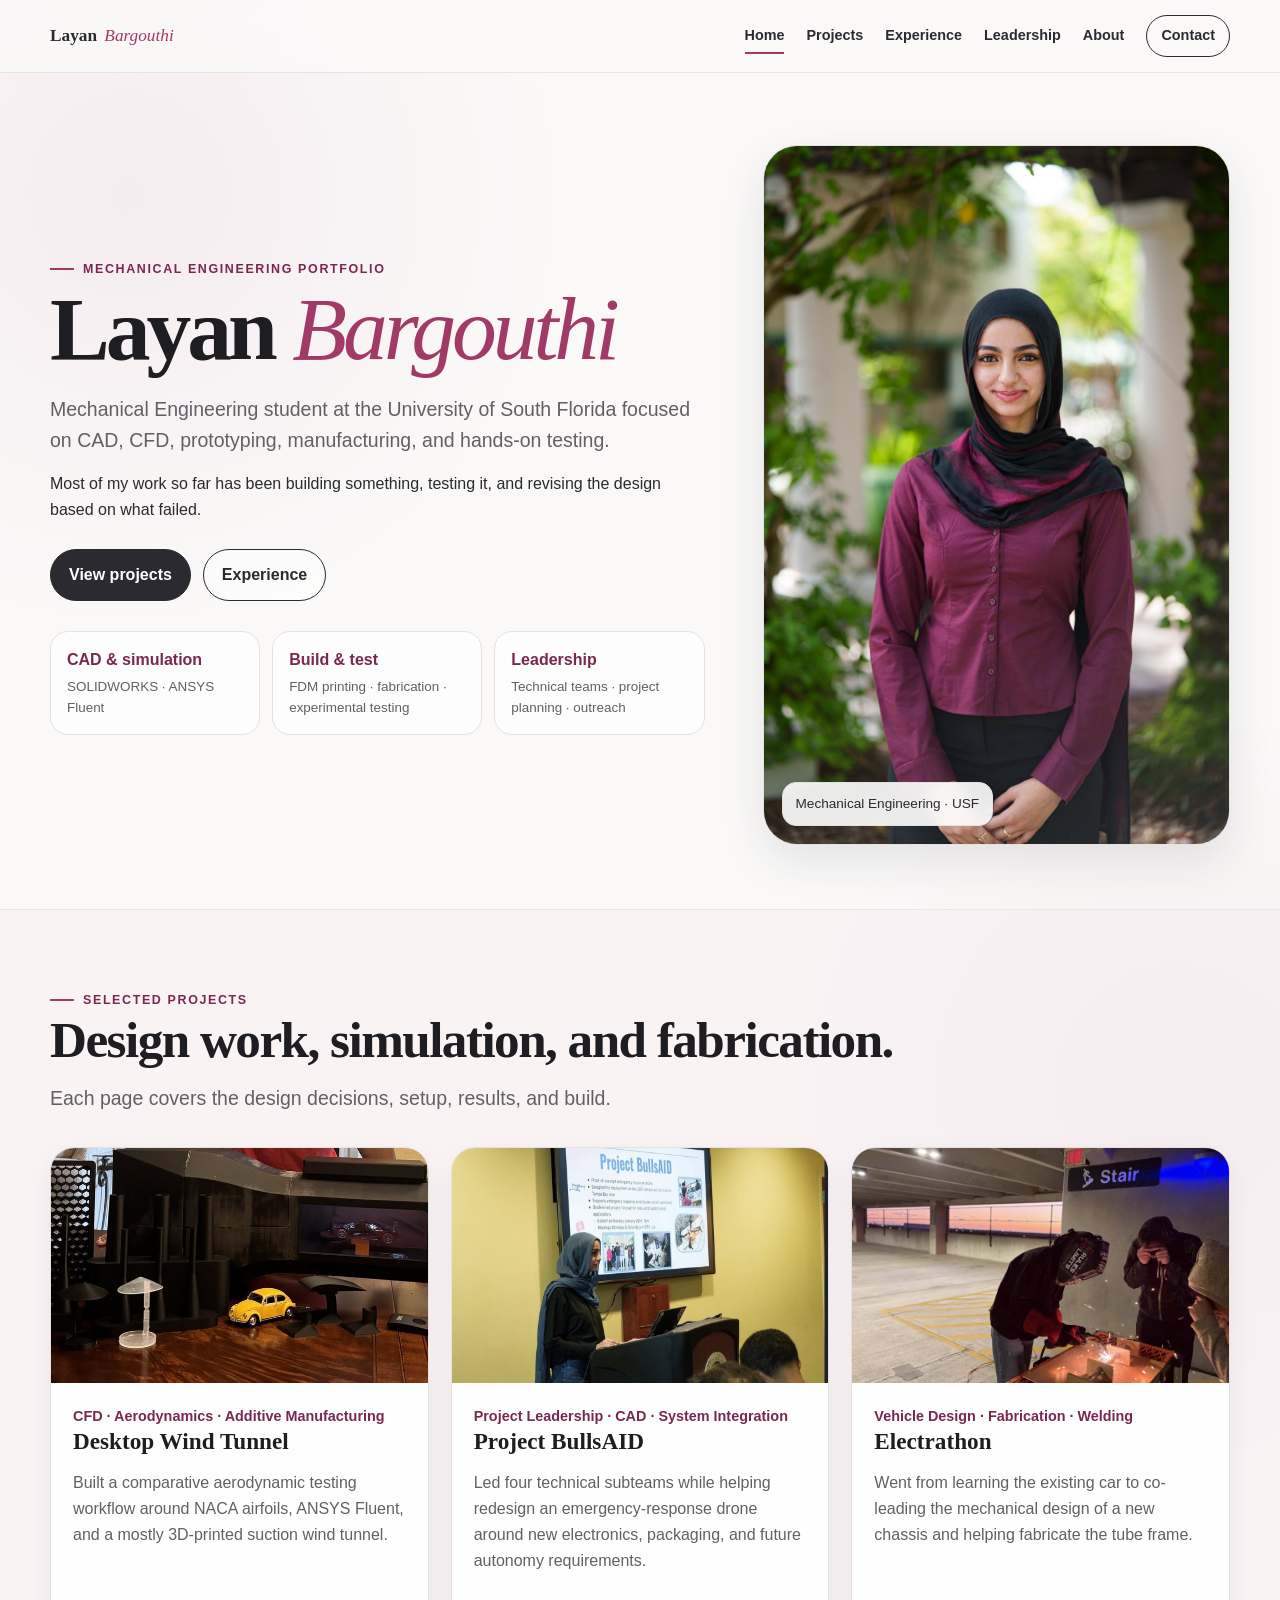
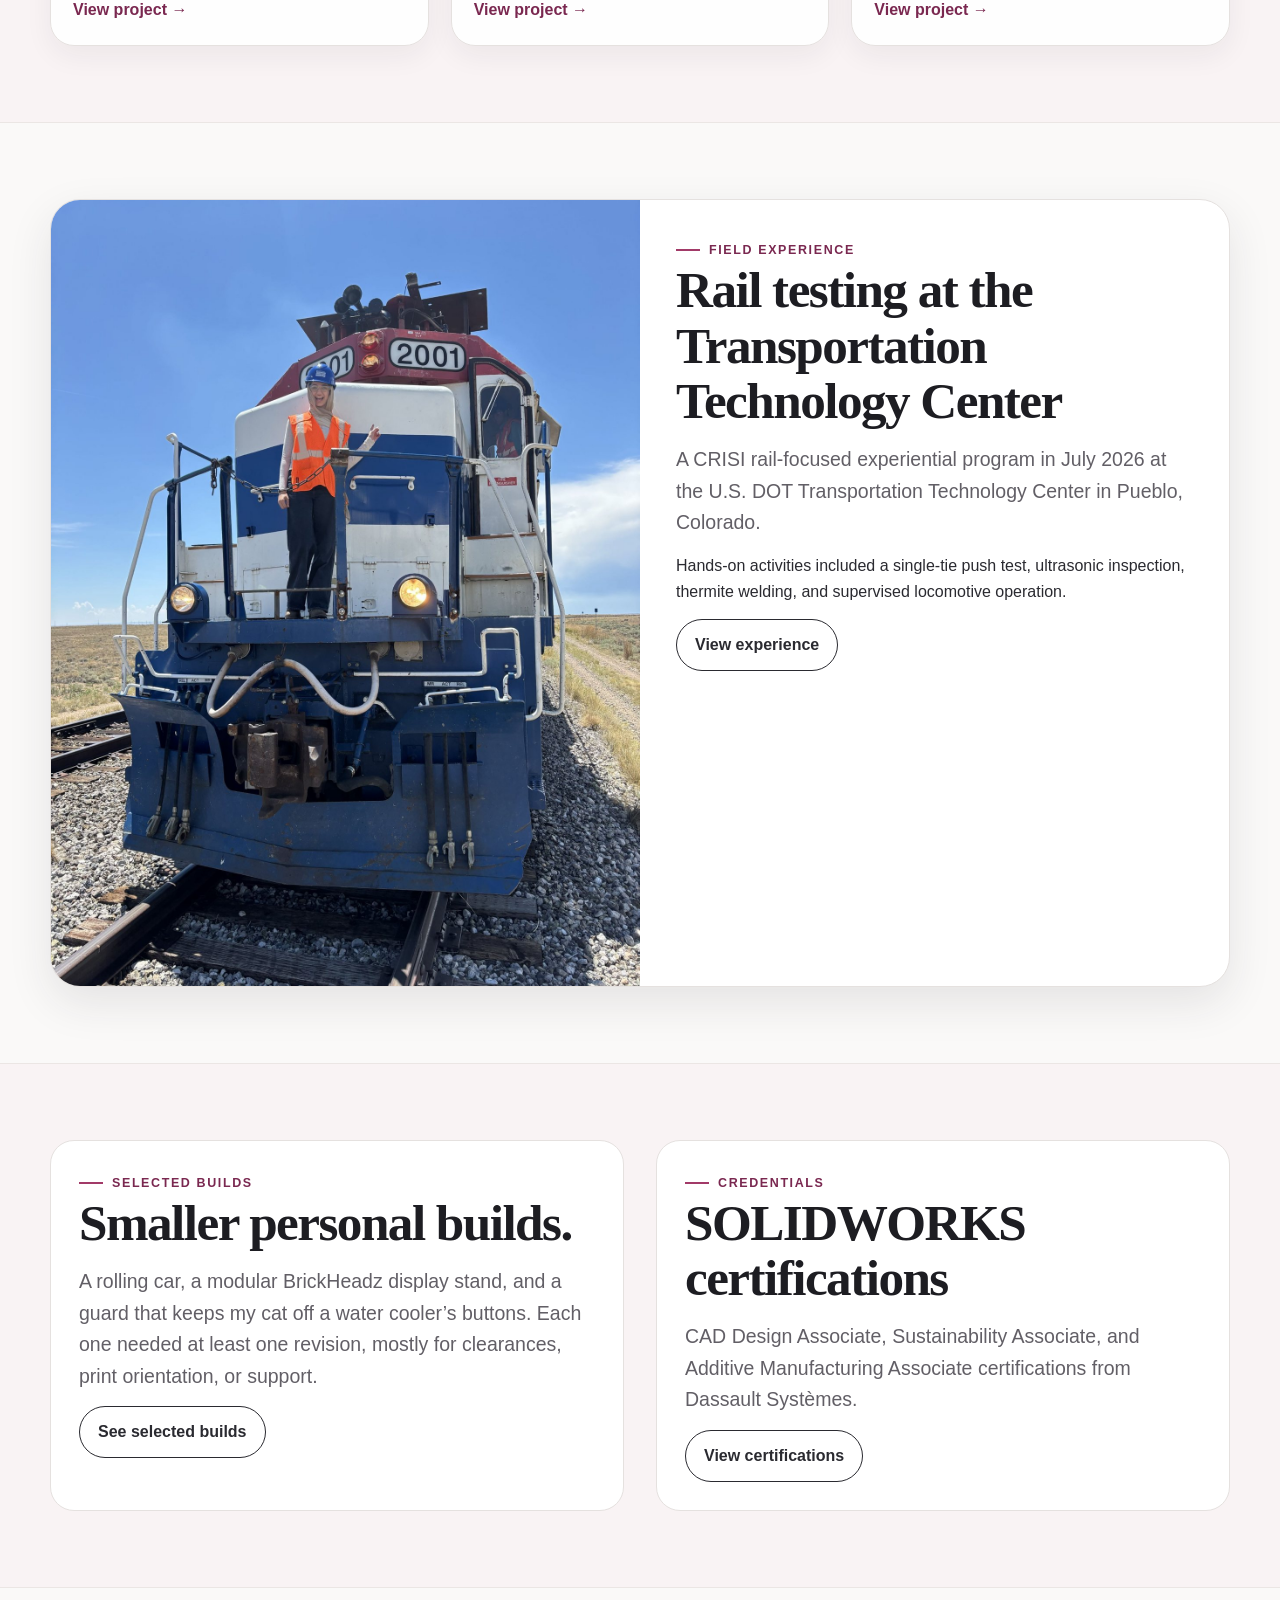
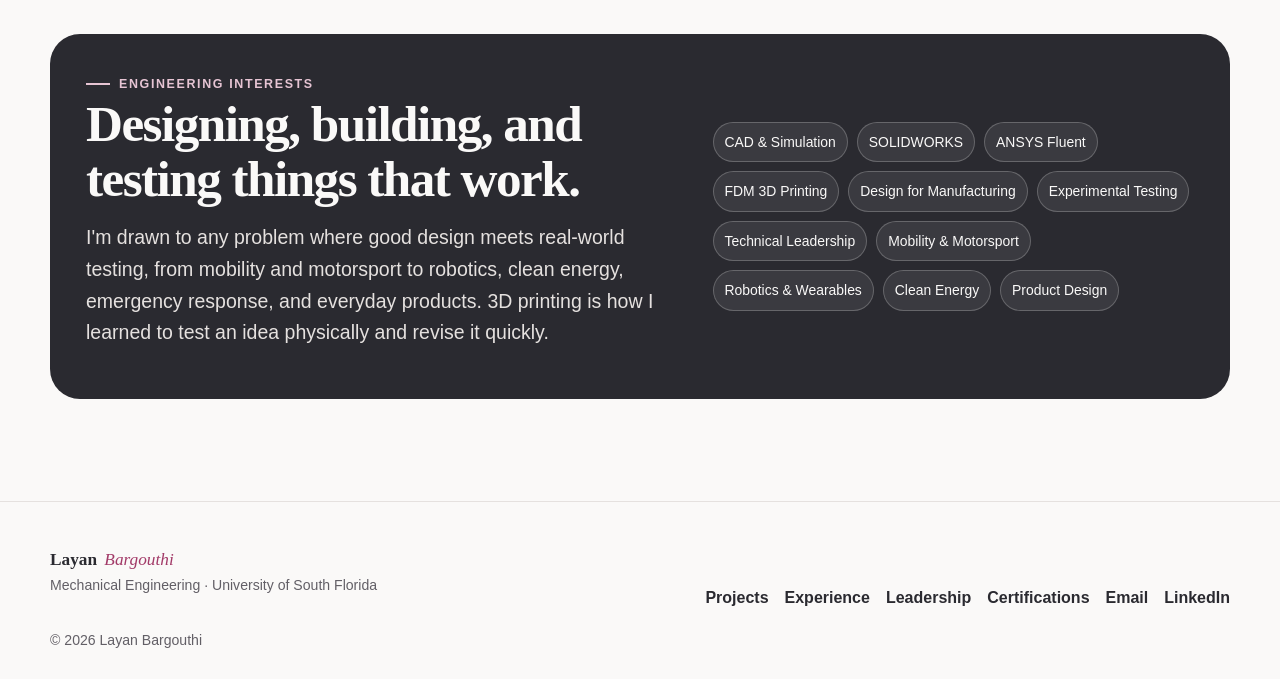
==== commit 7cceb505: "Return to a rose accent with warm neutrals and broaden the interests section Co-Authored-By: Claude " ====
--- a/index.html
+++ b/index.html
@@ -1,6 +1,6 @@
 <!doctype html><html lang="en"><head><meta charset="utf-8"><meta name="viewport" content="width=device-width,initial-scale=1">
 <meta name="description" content="Layan Bargouthi mechanical engineering portfolio">
-<title>Home | Layan Bargouthi</title><link rel="stylesheet" href="styles.css?v=20261114"></head><body><header class="site-header"><div class="container nav">
+<title>Home | Layan Bargouthi</title><link rel="stylesheet" href="styles.css?v=20261114b"></head><body><header class="site-header"><div class="container nav">
 <a class="brand" href="index.html">Layan <span class="signature">Bargouthi</span></a>
 <button class="menu-btn" aria-label="Open navigation">☰</button>
 <nav class="nav-links"><a href="index.html" class="active">Home</a><a href="projects.html" class="">Projects</a><a href="experience.html" class="">Experience</a><a href="leadership.html" class="">Leadership</a><a href="about.html" class="">About</a><a class="nav-cta" href="about.html#contact">Contact</a></nav>
@@ -45,8 +45,8 @@
 </div></section>
 
 <section class="section tight"><div class="container feature-band">
-<div><span class="eyebrow">Engineering interests</span><h2>Vehicle performance, aerodynamics, and practical design.</h2><p class="lead">Motorsport and high-performance cars are a big part of why I got into aerodynamics and simulation. 3D printing is how I learned to test an idea physically and revise it quickly.</p></div>
-<div class="pill-list"><span>Vehicle Aerodynamics</span><span>SOLIDWORKS</span><span>ANSYS Fluent</span><span>FDM 3D Printing</span><span>Design for Manufacturing</span><span>Experimental Testing</span><span>Technical Leadership</span></div>
+<div><span class="eyebrow">Engineering interests</span><h2>Designing, building, and testing things that work.</h2><p class="lead">I'm drawn to any problem where good design meets real-world testing, from mobility and motorsport to robotics, clean energy, emergency response, and everyday products. 3D printing is how I learned to test an idea physically and revise it quickly.</p></div>
+<div class="pill-list"><span>CAD &amp; Simulation</span><span>SOLIDWORKS</span><span>ANSYS Fluent</span><span>FDM 3D Printing</span><span>Design for Manufacturing</span><span>Experimental Testing</span><span>Technical Leadership</span><span>Mobility &amp; Motorsport</span><span>Robotics &amp; Wearables</span><span>Clean Energy</span><span>Product Design</span></div>
 </div></section>
 </main><footer class="footer"><div class="container footer-grid">
 <div><div class="brand">Layan <span class="signature">Bargouthi</span></div><p class="small">Mechanical Engineering · University of South Florida</p></div>
--- a/styles.css
+++ b/styles.css
@@ -1,17 +1,17 @@
 
 :root{
-  --bg:#f7f9fb;
+  --bg:#faf9f8;
   --paper:#ffffff;
-  --paper-2:#eef2f6;
-  --tint:#c9d6e3;
-  --tint-soft:#e8eef4;
-  --accent:#1f4e79;
-  --accent-dark:#14365a;
-  --brown:#1f2a37;
-  --brown-2:#526071;
-  --line:#dbe2ea;
+  --paper-2:#f4f1f0;
+  --tint:#e6c4d3;
+  --tint-soft:#f5e9ee;
+  --accent:#a23a68;
+  --accent-dark:#7a2850;
+  --brown:#2a2a30;
+  --brown-2:#625f66;
+  --line:#e5e1df;
   --sage:#dfe8de;
-  --shadow:0 16px 44px rgba(31,42,55,.10);
+  --shadow:0 16px 44px rgba(42,42,48,.10);
   --radius:24px;
 }
 *{box-sizing:border-box}
@@ -20,8 +20,8 @@
   margin:0;
   color:var(--brown);
   background:
-    radial-gradient(circle at 10% 5%, rgba(201,214,227,.24), transparent 27rem),
-    radial-gradient(circle at 92% 28%, rgba(31,78,121,.06), transparent 24rem),
+    radial-gradient(circle at 10% 5%, rgba(230,196,211,.24), transparent 27rem),
+    radial-gradient(circle at 92% 28%, rgba(162,58,104,.06), transparent 24rem),
     var(--bg);
   font-family:"Segoe UI",Arial,sans-serif;
   line-height:1.62;
@@ -33,10 +33,10 @@
 .container{width:min(1180px,calc(100% - 40px));margin:auto}
 .section{padding:76px 0}
 .section.tight{padding:46px 0}
-.section.soft{background:rgba(232,238,244,.42);border-block:1px solid rgba(219,226,234,.7)}
+.section.soft{background:rgba(245,233,238,.42);border-block:1px solid rgba(229,225,223,.7)}
 .eyebrow{font-size:.78rem;letter-spacing:.13em;text-transform:uppercase;font-weight:800;color:var(--accent-dark)}
 .eyebrow:before{content:"";display:inline-block;width:24px;height:2px;margin:0 9px 3px 0;background:var(--accent)}
-h1,h2,h3,h4{font-family:Georgia,"Times New Roman",serif;line-height:1.08;margin:0 0 16px;color:#14202e}
+h1,h2,h3,h4{font-family:Georgia,"Times New Roman",serif;line-height:1.08;margin:0 0 16px;color:#1d1d22}
 h1{font-size:clamp(3rem,7vw,6.5rem);letter-spacing:-.045em}
 h2{font-size:clamp(2rem,4vw,3.8rem);letter-spacing:-.03em}
 h3{font-size:1.45rem}
@@ -50,7 +50,7 @@
 code{font-family:Consolas,monospace;background:var(--tint-soft);padding:.1em .35em;border-radius:6px}
 hr{border:0;border-top:1px solid var(--line);margin:34px 0}
 
-.site-header{position:sticky;top:0;z-index:60;background:rgba(247,249,251,.92);backdrop-filter:blur(16px);border-bottom:1px solid rgba(219,226,234,.9)}
+.site-header{position:sticky;top:0;z-index:60;background:rgba(250,249,248,.92);backdrop-filter:blur(16px);border-bottom:1px solid rgba(229,225,223,.9)}
 .nav{height:72px;display:flex;align-items:center;justify-content:space-between;gap:22px}
 .brand{font-family:Georgia,"Times New Roman",serif;font-weight:700;font-size:1.08rem;white-space:nowrap}
 .brand .signature{font-size:1.08rem;margin-left:3px}
@@ -70,7 +70,7 @@
 .btn{display:inline-flex;align-items:center;justify-content:center;gap:8px;padding:12px 18px;border-radius:999px;border:1px solid var(--brown);font-weight:800;transition:.2s ease}
 .btn.primary{background:var(--brown);color:#fff}
 .btn.secondary{background:rgba(255,255,255,.55)}
-.btn:hover{transform:translateY(-2px);box-shadow:0 8px 20px rgba(31,42,55,.12)}
+.btn:hover{transform:translateY(-2px);box-shadow:0 8px 20px rgba(42,42,48,.12)}
 .hero-photo{border-radius:34px;overflow:hidden;box-shadow:var(--shadow);border:1px solid var(--line);background:var(--tint-soft);position:relative;min-height:520px}
 .hero-photo img{width:100%;height:100%;min-height:520px;object-fit:cover;object-position:center 34%}
 .hero-photo .photo-label{position:absolute;left:18px;bottom:18px;background:rgba(255,255,255,.90);backdrop-filter:blur(8px);padding:10px 13px;border-radius:14px;border:1px solid var(--line);font-size:.85rem}
@@ -80,7 +80,7 @@
 .quick span{display:block;font-size:.84rem;color:var(--brown-2);margin-top:3px}
 
 .card-grid{display:grid;grid-template-columns:repeat(3,1fr);gap:22px;margin-top:32px}
-.card{background:rgba(255,255,255,.92);border:1px solid var(--line);border-radius:var(--radius);overflow:hidden;box-shadow:0 10px 28px rgba(31,42,55,.06);transition:.22s ease;display:flex;flex-direction:column}
+.card{background:rgba(255,255,255,.92);border:1px solid var(--line);border-radius:var(--radius);overflow:hidden;box-shadow:0 10px 28px rgba(42,42,48,.06);transition:.22s ease;display:flex;flex-direction:column}
 .card:hover{transform:translateY(-4px);box-shadow:var(--shadow)}
 .card-media{aspect-ratio:16/10;overflow:hidden;background:var(--tint-soft)}
 .card-media img{width:100%;height:100%;object-fit:cover}
@@ -88,16 +88,16 @@
 .card-body p{color:var(--brown-2)}
 .card-link{margin-top:auto;padding-top:10px;font-weight:800;color:var(--accent-dark)}
 .tag-row,.project-meta{display:flex;gap:8px;flex-wrap:wrap}
-.tag{font-size:.76rem;font-weight:800;padding:6px 10px;background:var(--tint-soft);color:var(--accent-dark);border:1px solid #cfdbe7;border-radius:999px}
+.tag{font-size:.76rem;font-weight:800;padding:6px 10px;background:var(--tint-soft);color:var(--accent-dark);border:1px solid #e9cdd9;border-radius:999px}
 .project-meta{margin:18px 0 0}
 .wide-card{display:grid;grid-template-columns:1fr 1fr;overflow:hidden;border:1px solid var(--line);border-radius:30px;background:var(--paper);box-shadow:var(--shadow)}
 .wide-card .media{min-height:360px}
 .wide-card .media img{width:100%;height:100%;object-fit:cover}
 .wide-card .copy{padding:36px}
 
-.feature-band{background:var(--brown);color:#f7f9fb;border-radius:30px;padding:36px;display:grid;grid-template-columns:1.1fr .9fr;gap:38px;align-items:center}
-.feature-band h2{color:#f7f9fb}
-.feature-band .lead{color:#dbe2ea}
+.feature-band{background:var(--brown);color:#faf9f8;border-radius:30px;padding:36px;display:grid;grid-template-columns:1.1fr .9fr;gap:38px;align-items:center}
+.feature-band h2{color:#faf9f8}
+.feature-band .lead{color:#e5e1df}
 .feature-band .eyebrow{color:var(--tint)}
 .feature-band .eyebrow:before{background:var(--tint)}
 .pill-list{display:flex;gap:9px;flex-wrap:wrap}
@@ -145,7 +145,7 @@
 .steps{counter-reset:step;display:grid;gap:12px;margin:18px 0}
 .step{display:grid;grid-template-columns:42px 1fr;gap:12px;align-items:start;background:var(--paper);border:1px solid var(--line);padding:14px;border-radius:16px}
 .step:before{counter-increment:step;content:counter(step);width:32px;height:32px;display:grid;place-items:center;border-radius:50%;background:var(--accent);color:#fff;font-weight:800}
-.note{font-size:.88rem;color:var(--brown-2);padding:14px 16px;border:1px dashed #c3ccd6;border-radius:14px;background:rgba(255,255,255,.45)}
+.note{font-size:.88rem;color:var(--brown-2);padding:14px 16px;border:1px dashed #d0cbc9;border-radius:14px;background:rgba(255,255,255,.45)}
 
 .split{display:grid;grid-template-columns:1fr 1fr;gap:32px;align-items:start}
 .photo-stack{display:grid;grid-template-columns:1fr 1fr;gap:12px}
@@ -161,17 +161,17 @@
 .text-card p{color:var(--brown-2)}
 
 .newsletter-spread{display:grid;grid-template-columns:1fr 1fr;gap:16px;align-items:start}
-.newsletter-spread img{width:100%;border:1px solid var(--line);border-radius:18px;box-shadow:0 10px 26px rgba(31,42,55,.08)}
-
-.contact-box{background:var(--brown);color:#f7f9fb;border-radius:30px;padding:34px}
-.contact-box h2{color:#f7f9fb}
+.newsletter-spread img{width:100%;border:1px solid var(--line);border-radius:18px;box-shadow:0 10px 26px rgba(42,42,48,.08)}
+
+.contact-box{background:var(--brown);color:#faf9f8;border-radius:30px;padding:34px}
+.contact-box h2{color:#faf9f8}
 .contact-box a{color:var(--tint);font-weight:800}
 
 .footer{padding:44px 0 28px;border-top:1px solid var(--line);margin-top:56px}
 .footer-grid{display:flex;justify-content:space-between;align-items:flex-end;gap:28px}
 .footer-links{display:flex;gap:16px;flex-wrap:wrap;font-weight:700}
 
-.lightbox{position:fixed;inset:0;z-index:200;background:rgba(20,28,38,.92);display:none;align-items:center;justify-content:center;padding:34px}
+.lightbox{position:fixed;inset:0;z-index:200;background:rgba(32,32,38,.92);display:none;align-items:center;justify-content:center;padding:34px}
 .lightbox.open{display:flex}
 .lightbox img{max-width:min(1200px,92vw);max-height:85vh;border-radius:18px;box-shadow:0 24px 80px rgba(0,0,0,.4)}
 .lightbox-close{position:absolute;right:24px;top:18px;border:0;background:rgba(255,255,255,.12);color:white;width:42px;height:42px;border-radius:50%;font-size:1.5rem;cursor:pointer}
@@ -205,19 +205,19 @@
 .personal-build-grid .card-media{aspect-ratio:4/3}
 .personal-hero img{object-fit:contain;background:#fff;max-height:720px}
 .cert-grid{display:grid;grid-template-columns:repeat(3,1fr);gap:18px;margin-top:30px}
-.cert-card{background:var(--paper);border:1px solid var(--line);border-radius:22px;overflow:hidden;box-shadow:0 10px 28px rgba(31,42,55,.06)}
+.cert-card{background:var(--paper);border:1px solid var(--line);border-radius:22px;overflow:hidden;box-shadow:0 10px 28px rgba(42,42,48,.06)}
 .cert-image-button{all:unset;display:block;width:100%;cursor:zoom-in;background:#fff}
 .cert-card img{width:100%;aspect-ratio:1.42/1;object-fit:contain;background:#fff}
 .cert-copy{padding:18px 20px 20px}
 .cert-copy h3{margin:5px 0 9px}
 .cert-copy p{margin-bottom:5px}
 .credential-id{font-family:Consolas,monospace;font-size:.78rem;color:var(--brown-2);word-break:break-word}
-.contact-intro{max-width:720px;color:#dbe2ea}
+.contact-intro{max-width:720px;color:#e5e1df}
 .contact-links{display:grid;grid-template-columns:repeat(3,1fr);gap:12px;margin-top:24px}
 .contact-links a{display:block;padding:16px;border-radius:16px;border:1px solid rgba(255,255,255,.18);background:rgba(255,255,255,.07);transition:.2s ease}
 .contact-links a:hover{transform:translateY(-2px);background:rgba(255,255,255,.11)}
-.contact-links span{display:block;font-size:.72rem;text-transform:uppercase;letter-spacing:.11em;color:#dbe2ea;font-weight:800;margin-bottom:4px}
-.contact-links strong{color:#f7f9fb;display:block;overflow-wrap:anywhere}
+.contact-links span{display:block;font-size:.72rem;text-transform:uppercase;letter-spacing:.11em;color:#e5e1df;font-weight:800;margin-bottom:4px}
+.contact-links strong{color:#faf9f8;display:block;overflow-wrap:anywhere}
 .homepage-secondary{align-items:stretch}
 .homepage-secondary>div{background:var(--paper);border:1px solid var(--line);border-radius:24px;padding:28px}
 @media(max-width:950px){.cert-grid{grid-template-columns:1fr 1fr}.contact-links{grid-template-columns:1fr}}
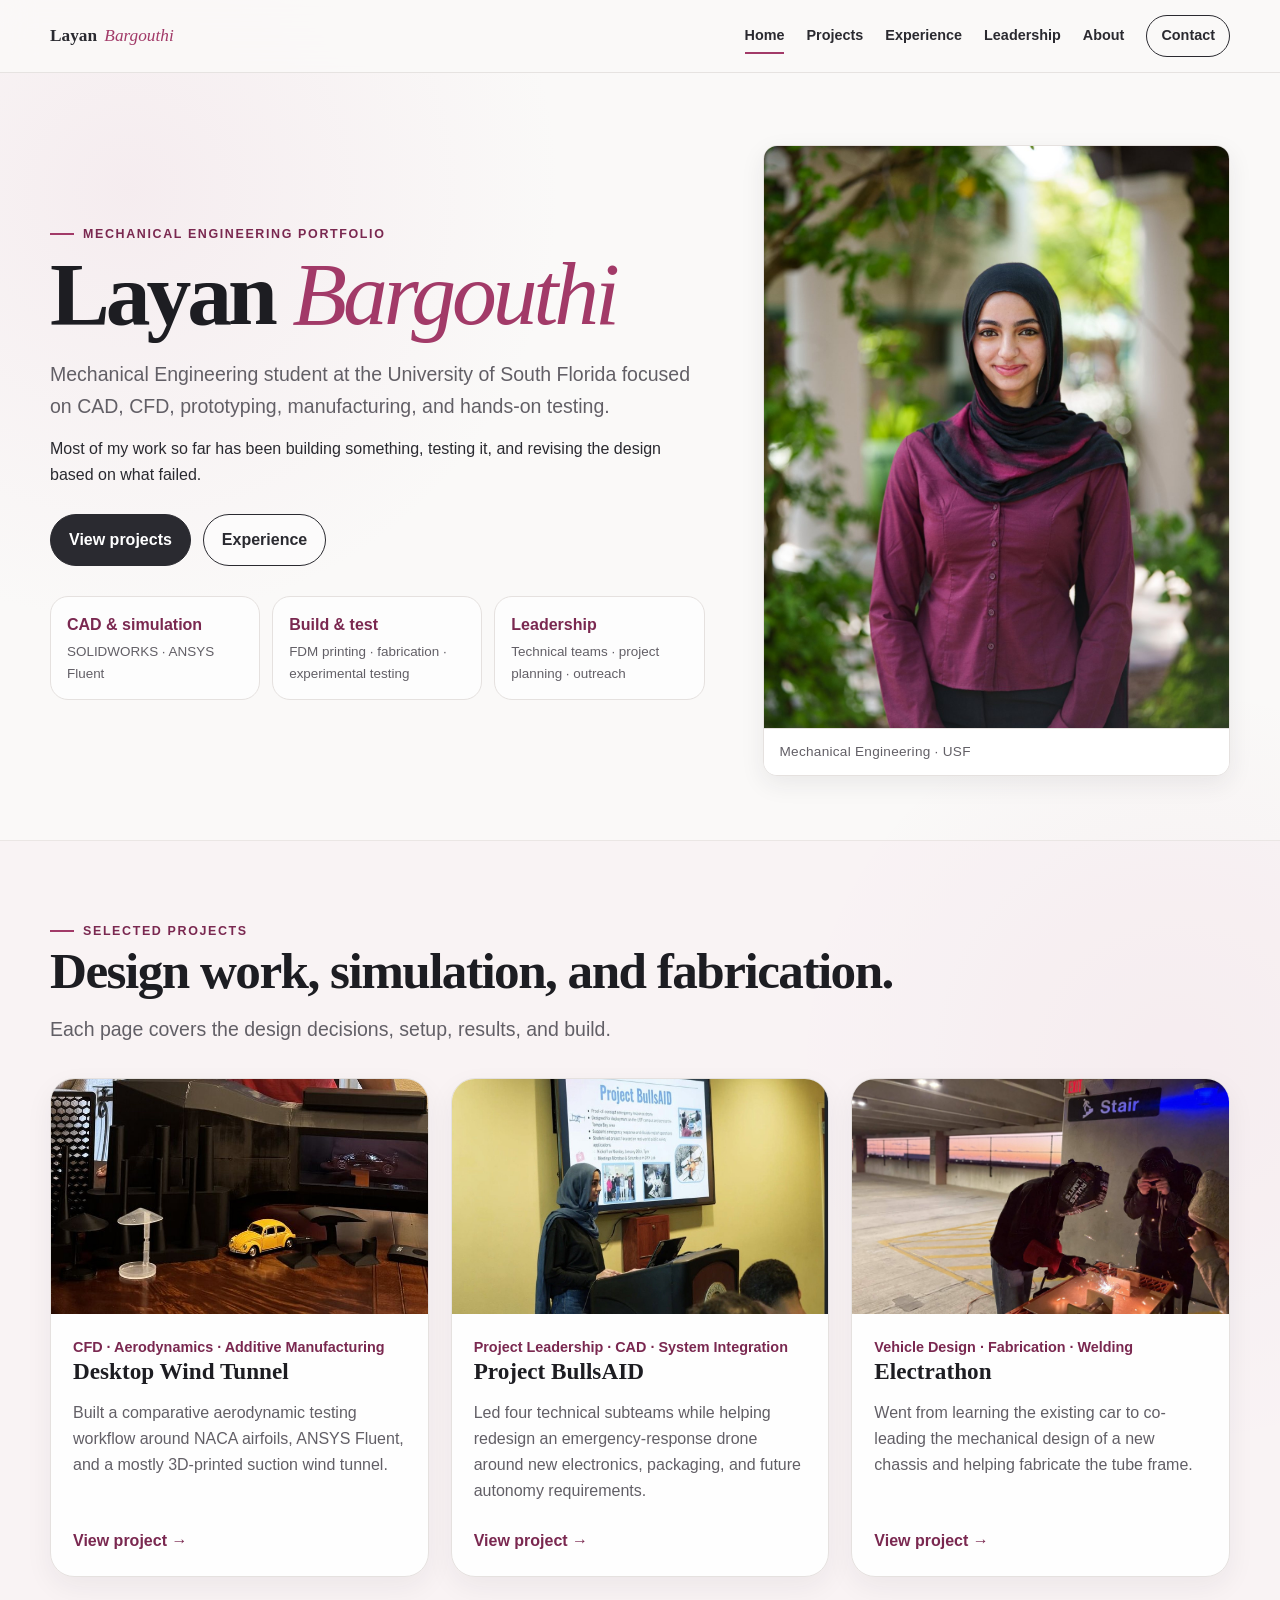
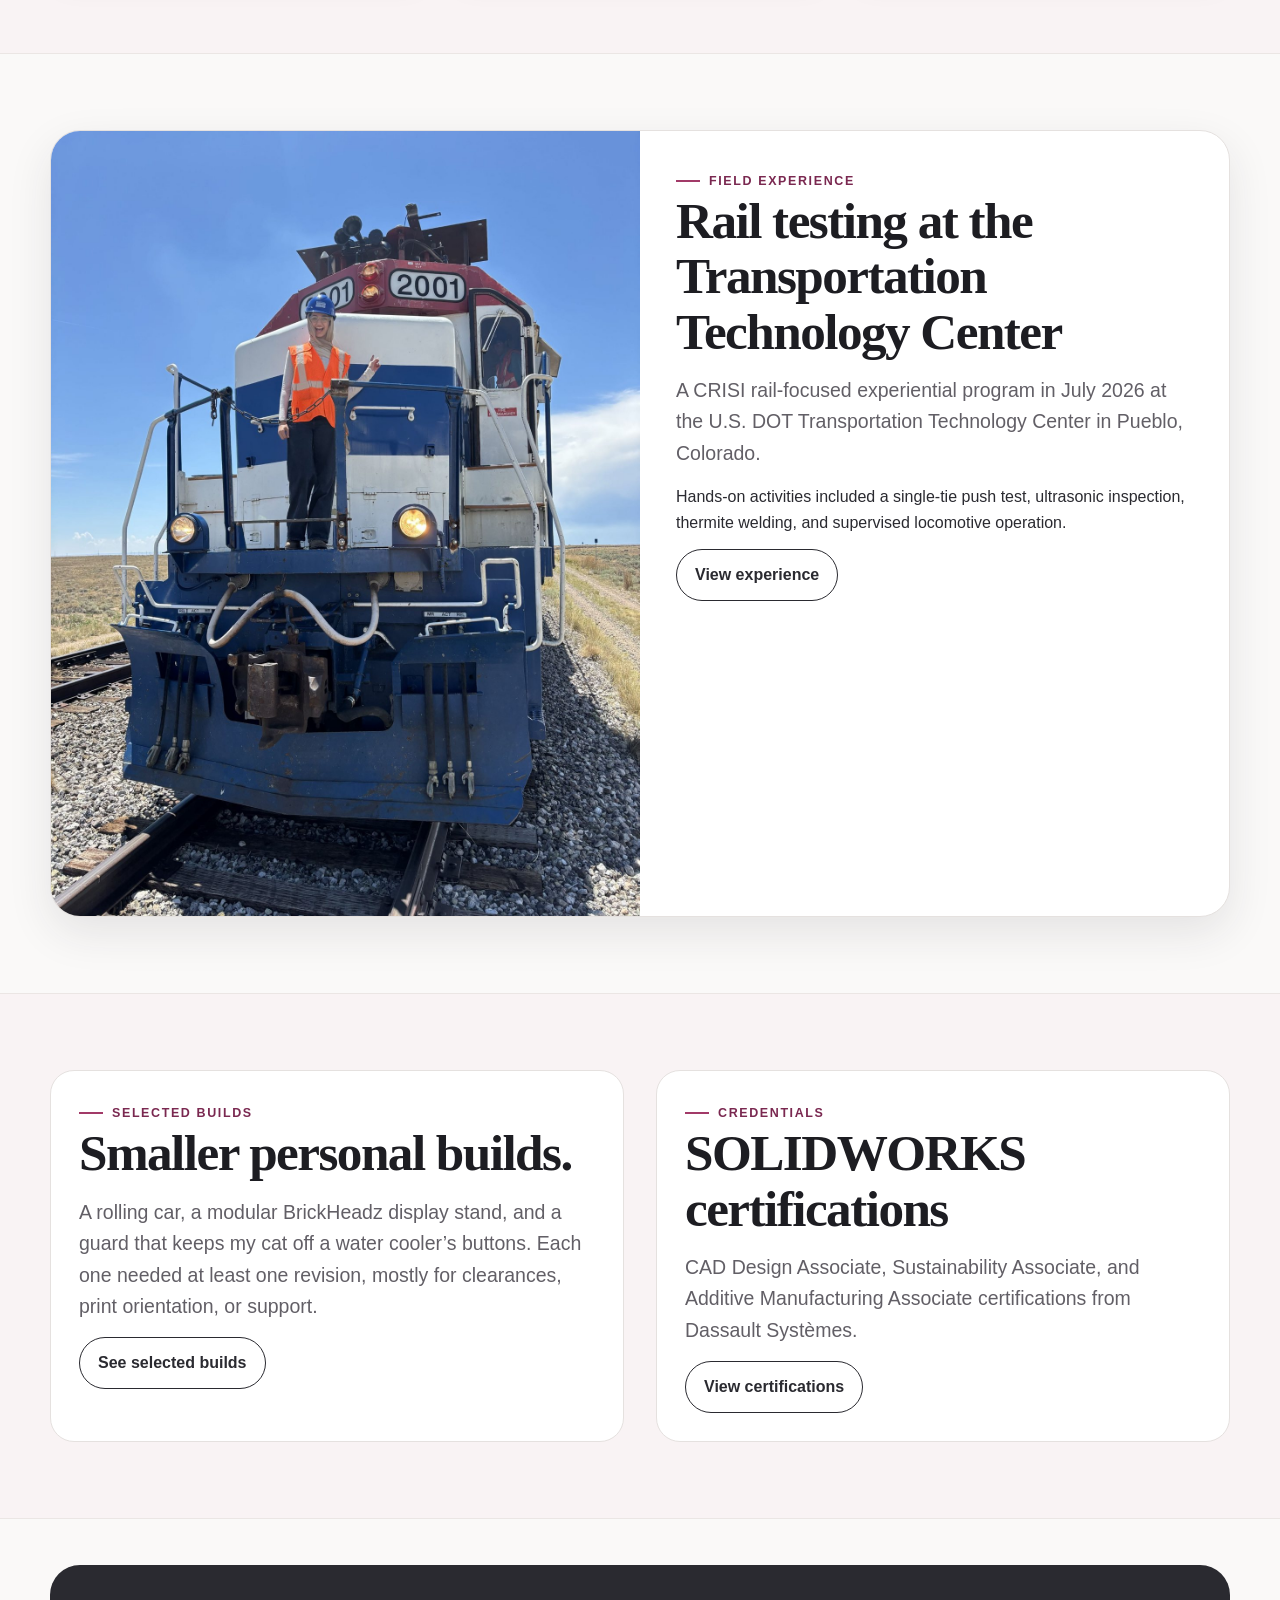
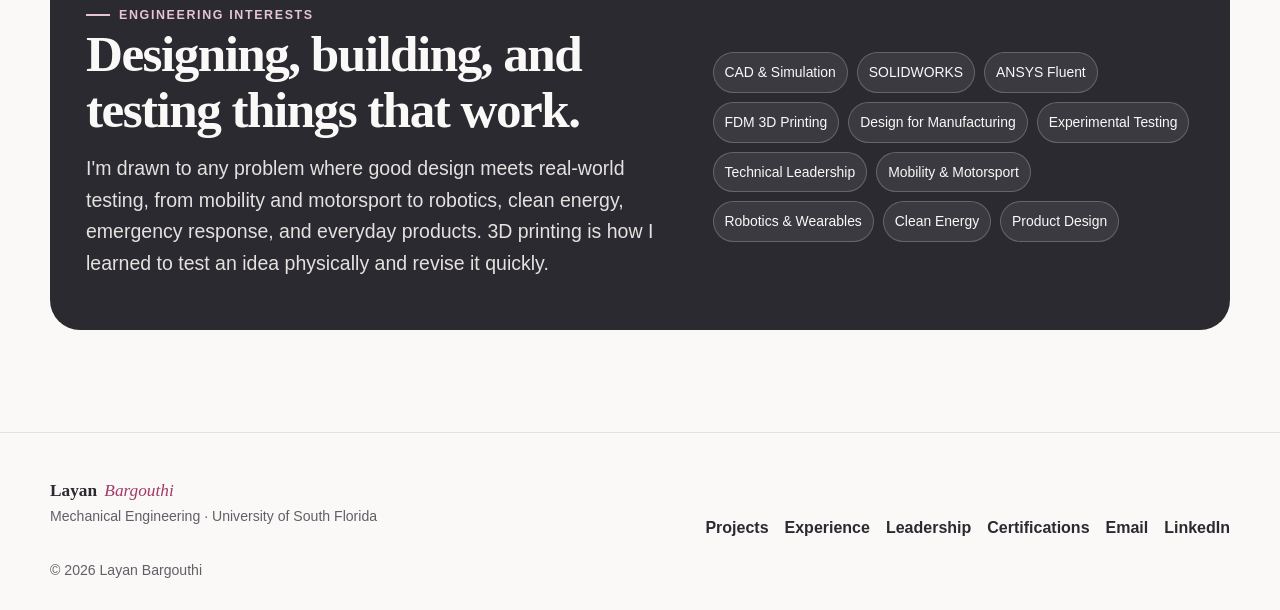
==== commit 1c8fd0a3: "Simplify hero photo frame with a smaller radius and caption bar Co-Authored-By: Claude Sonnet 5.5 <n" ====
--- a/index.html
+++ b/index.html
@@ -1,6 +1,6 @@
 <!doctype html><html lang="en"><head><meta charset="utf-8"><meta name="viewport" content="width=device-width,initial-scale=1">
 <meta name="description" content="Layan Bargouthi mechanical engineering portfolio">
-<title>Home | Layan Bargouthi</title><link rel="stylesheet" href="styles.css?v=20261114b"></head><body><header class="site-header"><div class="container nav">
+<title>Home | Layan Bargouthi</title><link rel="stylesheet" href="styles.css?v=20261114c"></head><body><header class="site-header"><div class="container nav">
 <a class="brand" href="index.html">Layan <span class="signature">Bargouthi</span></a>
 <button class="menu-btn" aria-label="Open navigation">☰</button>
 <nav class="nav-links"><a href="index.html" class="active">Home</a><a href="projects.html" class="">Projects</a><a href="experience.html" class="">Experience</a><a href="leadership.html" class="">Leadership</a><a href="about.html" class="">About</a><a class="nav-cta" href="about.html#contact">Contact</a></nav>
--- a/styles.css
+++ b/styles.css
@@ -71,9 +71,9 @@
 .btn.primary{background:var(--brown);color:#fff}
 .btn.secondary{background:rgba(255,255,255,.55)}
 .btn:hover{transform:translateY(-2px);box-shadow:0 8px 20px rgba(42,42,48,.12)}
-.hero-photo{border-radius:34px;overflow:hidden;box-shadow:var(--shadow);border:1px solid var(--line);background:var(--tint-soft);position:relative;min-height:520px}
-.hero-photo img{width:100%;height:100%;min-height:520px;object-fit:cover;object-position:center 34%}
-.hero-photo .photo-label{position:absolute;left:18px;bottom:18px;background:rgba(255,255,255,.90);backdrop-filter:blur(8px);padding:10px 13px;border-radius:14px;border:1px solid var(--line);font-size:.85rem}
+.hero-photo{border-radius:14px;overflow:hidden;box-shadow:0 8px 24px rgba(42,42,48,.08);border:1px solid var(--line);background:#fff;position:relative}
+.hero-photo img{width:100%;height:auto;aspect-ratio:4/5;object-fit:cover;object-position:center 22%}
+.hero-photo .photo-label{position:static;background:#fff;padding:12px 16px;border-top:1px solid var(--line);font-size:.85rem;color:var(--brown-2);letter-spacing:.02em}
 .quick-grid{display:grid;grid-template-columns:repeat(3,1fr);gap:12px;margin-top:30px}
 .quick{background:rgba(255,255,255,.72);border:1px solid var(--line);padding:15px 16px;border-radius:18px}
 .quick strong{display:block;font-size:1rem;color:var(--accent-dark)}
@@ -181,8 +181,8 @@
   .project-aside{position:static}
   .card-grid{grid-template-columns:repeat(2,1fr)}
   .gallery.three{grid-template-columns:repeat(2,1fr)}
-  .hero-photo{min-height:420px}
-  .hero-photo img{min-height:420px}
+  
+  
 }
 @media(max-width:700px){
   .container{width:min(100% - 26px,1180px)}
@@ -190,7 +190,7 @@
   .nav-links.open{display:flex}
   .menu-btn{display:block}
   .hero{padding-top:48px}
-  .hero-photo,.hero-photo img{min-height:360px}
+  
   .quick-grid,.card-grid,.gallery,.gallery.three,.metric-grid,.text-cards,.newsletter-spread{grid-template-columns:1fr}
   .figure img,.figure.tall img{height:auto;max-height:520px}
   .timeline-item{grid-template-columns:1fr;gap:4px}
